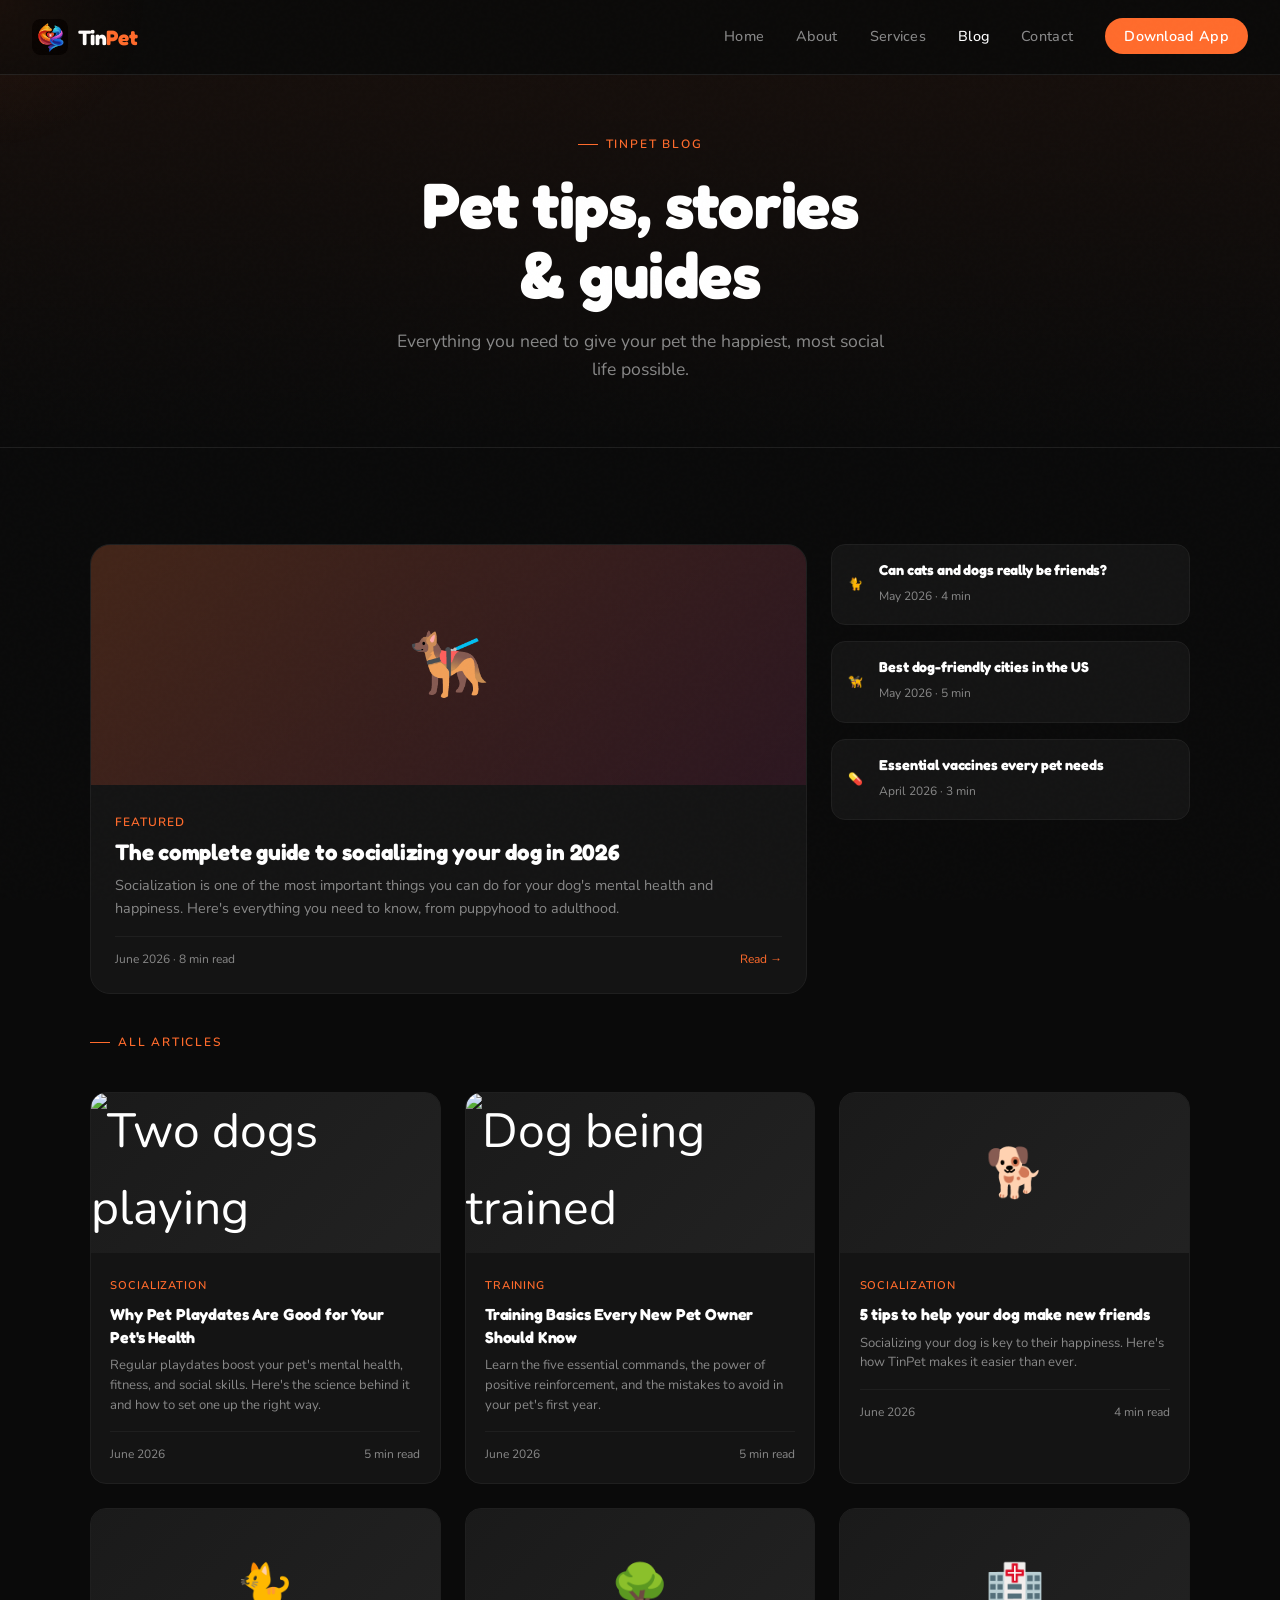
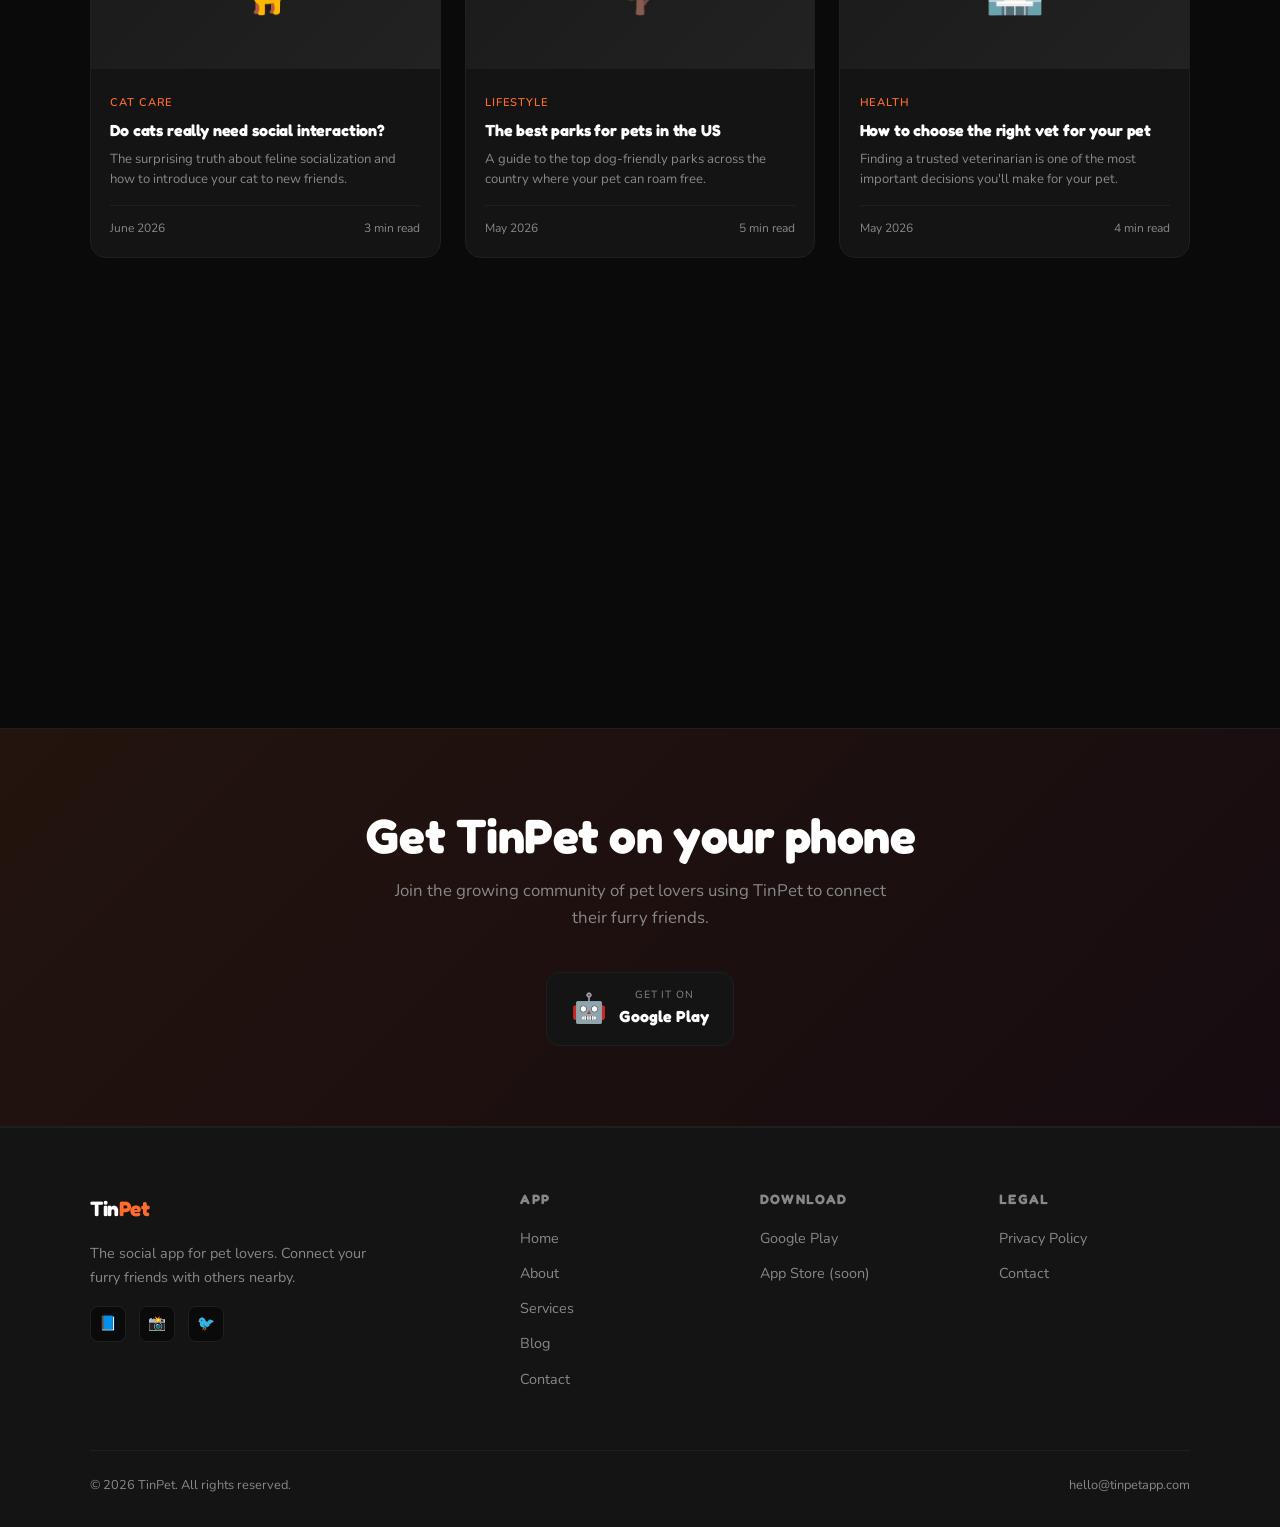
==== blog.html @ f1543d5d "Blog: Why Pet Playdates Are Good for Your Pet's Health" ====
<!DOCTYPE html>
<html lang="en">
<head>
  <meta charset="UTF-8">
  <meta name="viewport" content="width=device-width, initial-scale=1.0">
  <title>Blog — TinPet</title>
  <meta name="description" content="Pet care tips, breed guides, and stories from the TinPet community.">
  <link rel="stylesheet" href="css/style.css">
  <link rel="icon" href="data:image/svg+xml,<svg xmlns='http://www.w3.org/2000/svg' viewBox='0 0 100 100'><text y='.9em' font-size='90'>🐾</text></svg>">
</head>
<body>

<nav>
  <a href="index.html" class="nav-logo"><img src="images/logo.png" alt="TinPet"><span>Tin<em>Pet</em></span></a>
  <ul class="nav-links">
    <li><a href="index.html">Home</a></li>
    <li><a href="about.html">About</a></li>
    <li><a href="services.html">Services</a></li>
    <li><a href="blog.html" class="active">Blog</a></li>
    <li><a href="contact.html">Contact</a></li>
    <li><a href="https://play.google.com/store" class="nav-cta" target="_blank">Download App</a></li>
  </ul>
  <div class="nav-hamburger"><span></span><span></span><span></span></div>
</nav>

<div class="page-header">
  <div class="section-label" style="justify-content:center;">TinPet Blog</div>
  <h1>Pet tips, stories<br>& guides</h1>
  <p>Everything you need to give your pet the happiest, most social life possible.</p>
</div>

<section>
  <div class="container">

    <!-- Featured + sidebar -->
    <div class="blog-hero-grid reveal">
      <a href="#" class="blog-featured">
        <div class="blog-featured-img">🐕‍🦺</div>
        <div class="blog-featured-body">
          <span class="blog-tag">Featured</span>
          <h2>The complete guide to socializing your dog in 2026</h2>
          <p>Socialization is one of the most important things you can do for your dog's mental health and happiness. Here's everything you need to know, from puppyhood to adulthood.</p>
          <div class="blog-meta" style="margin-top:1rem;"><span>June 2026 · 8 min read</span><span style="color:var(--orange);">Read →</span></div>
        </div>
      </a>
      <div class="blog-sidebar">
        <a href="#" class="blog-mini">
          <span class="blog-mini-emoji">🐈</span>
          <div><h3>Can cats and dogs really be friends?</h3><span>May 2026 · 4 min</span></div>
        </a>
        <a href="#" class="blog-mini">
          <span class="blog-mini-emoji">🦮</span>
          <div><h3>Best dog-friendly cities in the US</h3><span>May 2026 · 5 min</span></div>
        </a>
        <a href="#" class="blog-mini">
          <span class="blog-mini-emoji">💊</span>
          <div><h3>Essential vaccines every pet needs</h3><span>April 2026 · 3 min</span></div>
        </a>
      </div>
    </div>

    <!-- Blog grid -->
    <div style="margin-top:2rem;">
      <div class="section-label reveal">All articles</div>
    </div>
    <div class="blog-grid" style="margin-top:1.5rem;">
      <a href="posts/post-20260603.html" class="blog-card reveal" data-delay="1">
        <div class="blog-card-img" style="padding:0;"><img src="https://images.unsplash.com/photo-1601758125946-6ec2ef64daf8?w=400&q=80&fit=crop" style="width:100%;height:100%;object-fit:cover;" alt="Two dogs playing together at a park"></div>
        <div class="blog-card-body">
          <span class="blog-tag">Socialization</span>
          <h3>Why Pet Playdates Are Good for Your Pet's Health</h3>
          <p>Regular playdates boost your pet's mental health, fitness, and social skills. Here's the science behind it and how to set one up the right way.</p>
          <div class="blog-meta"><span>June 2026</span><span>5 min read</span></div>
        </div>
      </a>
      <a href="posts/post-20260601.html" class="blog-card reveal" data-delay="1">
        <div class="blog-card-img" style="padding:0;"><img src="https://images.unsplash.com/photo-1587300003-6d5e9c85c88d?w=400&q=80&fit=crop" style="width:100%;height:100%;object-fit:cover;" alt="Dog being trained outdoors"></div>
        <div class="blog-card-body">
          <span class="blog-tag">Training</span>
          <h3>Training Basics Every New Pet Owner Should Know</h3>
          <p>Learn the five essential commands, the power of positive reinforcement, and the mistakes to avoid in your pet's first year.</p>
          <div class="blog-meta"><span>June 2026</span><span>5 min read</span></div>
        </div>
      </a>
      <a href="#" class="blog-card reveal" data-delay="2">
        <div class="blog-card-img">🐕</div>
        <div class="blog-card-body">
          <span class="blog-tag">Socialization</span>
          <h3>5 tips to help your dog make new friends</h3>
          <p>Socializing your dog is key to their happiness. Here's how TinPet makes it easier than ever.</p>
          <div class="blog-meta"><span>June 2026</span><span>4 min read</span></div>
        </div>
      </a>
      <a href="#" class="blog-card reveal" data-delay="2">
        <div class="blog-card-img">🐈</div>
        <div class="blog-card-body">
          <span class="blog-tag">Cat Care</span>
          <h3>Do cats really need social interaction?</h3>
          <p>The surprising truth about feline socialization and how to introduce your cat to new friends.</p>
          <div class="blog-meta"><span>June 2026</span><span>3 min read</span></div>
        </div>
      </a>
      <a href="#" class="blog-card reveal" data-delay="3">
        <div class="blog-card-img">🌳</div>
        <div class="blog-card-body">
          <span class="blog-tag">Lifestyle</span>
          <h3>The best parks for pets in the US</h3>
          <p>A guide to the top dog-friendly parks across the country where your pet can roam free.</p>
          <div class="blog-meta"><span>May 2026</span><span>5 min read</span></div>
        </div>
      </a>
      <a href="#" class="blog-card reveal" data-delay="4">
        <div class="blog-card-img">🏥</div>
        <div class="blog-card-body">
          <span class="blog-tag">Health</span>
          <h3>How to choose the right vet for your pet</h3>
          <p>Finding a trusted veterinarian is one of the most important decisions you'll make for your pet.</p>
          <div class="blog-meta"><span>May 2026</span><span>4 min read</span></div>
        </div>
      </a>
      <a href="#" class="blog-card reveal" data-delay="5">
        <div class="blog-card-img">🦴</div>
        <div class="blog-card-body">
          <span class="blog-tag">Nutrition</span>
          <h3>The truth about raw diets for dogs</h3>
          <p>Raw diets are trending, but are they right for your dog? We break down the pros and cons.</p>
          <div class="blog-meta"><span>April 2026</span><span>6 min read</span></div>
        </div>
      </a>
      <a href="#" class="blog-card reveal" data-delay="6">
        <div class="blog-card-img">✂️</div>
        <div class="blog-card-body">
          <span class="blog-tag">Grooming</span>
          <h3>How often should you groom your pet?</h3>
          <p>Grooming frequency depends on breed, coat type, and lifestyle. Here's the complete breakdown.</p>
          <div class="blog-meta"><span>April 2026</span><span>3 min read</span></div>
        </div>
      </a>
    </div>
  </div>
</section>

<section class="cta-section">
  <div class="container">
    <h2 class="reveal">Get TinPet on your phone</h2>
    <p class="reveal" data-delay="1">Join the growing community of pet lovers using TinPet to connect their furry friends.</p>
    <div class="store-badges reveal" data-delay="2">
      <a href="https://play.google.com/store" class="store-badge" target="_blank">
        <span class="store-badge-icon">🤖</span>
        <div class="store-badge-text"><span>Get it on</span><strong>Google Play</strong></div>
      </a>
    </div>
  </div>
</section>

<footer>
  <div class="footer-grid">
    <div class="footer-brand">
      <a href="index.html" class="nav-logo" style="display:inline-flex;"><span>Tin<em>Pet</em></span></a>
      <p>The social app for pet lovers. Connect your furry friends with others nearby.</p>
      <div class="footer-social">
        <a href="#" class="social-link">📘</a><a href="#" class="social-link">📸</a><a href="#" class="social-link">🐦</a>
      </div>
    </div>
    <div class="footer-col"><h4>App</h4><ul>
      <li><a href="index.html">Home</a></li><li><a href="about.html">About</a></li>
      <li><a href="services.html">Services</a></li><li><a href="blog.html">Blog</a></li>
      <li><a href="contact.html">Contact</a></li>
    </ul></div>
    <div class="footer-col"><h4>Download</h4><ul>
      <li><a href="https://play.google.com/store" target="_blank">Google Play</a></li>
      <li><a href="#">App Store (soon)</a></li>
    </ul></div>
    <div class="footer-col"><h4>Legal</h4><ul>
      <li><a href="https://ottobarrios62.github.io/tinpet-privacy/" target="_blank">Privacy Policy</a></li>
      <li><a href="contact.html">Contact</a></li>
    </ul></div>
  </div>
  <div class="footer-bottom">
    <span>© 2026 TinPet. All rights reserved.</span>
    <a href="mailto:hello@tinpetapp.com">hello@tinpetapp.com</a>
  </div>
</footer>

<script src="js/main.js"></script>
</body>
</html>
---- css/style.css ----
/* TinPet — tinpetapp.com */
@import url('https://fonts.googleapis.com/css2?family=Fredoka:wght@400;500;600;700&family=Nunito:ital,wght@0,300;0,400;0,500;0,600;0,700;0,800;1,300&display=swap');

:root {
  --black: #0A0A0A;
  --orange: #FF6B2C;
  --orange-light: #FF8C55;
  --orange-dark: #E05520;
  --blue: #2E8BFF;
  --blue-dark: #1A5FBB;
  --white: #FFFFFF;
  --gray: #888888;
  --card: #141414;
  --border: #1F1F1F;
}

*, *::before, *::after { box-sizing: border-box; margin: 0; padding: 0; }

html { scroll-behavior: smooth; font-size: 16px; }

body {
  background: var(--black);
  color: var(--white);
  font-family: 'Nunito', sans-serif;
  line-height: 1.6;
  overflow-x: hidden;
}

/* ─── SCROLLBAR ─── */
::-webkit-scrollbar { width: 4px; }
::-webkit-scrollbar-track { background: var(--black); }
::-webkit-scrollbar-thumb { background: var(--orange); border-radius: 2px; }

/* ─── NOISE OVERLAY ─── */
body::before {
  content: '';
  position: fixed;
  inset: 0;
  background-image: url("data:image/svg+xml,%3Csvg viewBox='0 0 256 256' xmlns='http://www.w3.org/2000/svg'%3E%3Cfilter id='noise'%3E%3CfeTurbulence type='fractalNoise' baseFrequency='0.9' numOctaves='4' stitchTiles='stitch'/%3E%3C/filter%3E%3Crect width='100%25' height='100%25' filter='url(%23noise)' opacity='0.03'/%3E%3C/svg%3E");
  pointer-events: none;
  z-index: 1000;
  opacity: 0.4;
}

/* ─── NAV ─── */
nav {
  position: fixed;
  top: 0;
  left: 0;
  right: 0;
  z-index: 999;
  padding: 1.2rem 2rem;
  display: flex;
  align-items: center;
  justify-content: space-between;
  background: rgba(10,10,10,0.85);
  backdrop-filter: blur(20px);
  border-bottom: 1px solid var(--border);
  transition: all 0.3s;
}

nav.scrolled {
  padding: 0.8rem 2rem;
  background: rgba(10,10,10,0.97);
}

.nav-logo {
  display: flex;
  align-items: center;
  gap: 0.6rem;
  text-decoration: none;
}

.nav-logo img {
  width: 36px;
  height: 36px;
  border-radius: 8px;
  object-fit: cover;
}

.nav-logo span {
  font-family: 'Fredoka', sans-serif;
  font-weight: 800;
  font-size: 1.3rem;
  color: var(--white);
  letter-spacing: -0.02em;
}

.nav-logo span em {
  color: var(--orange);
  font-style: normal;
}

.nav-links {
  display: flex;
  align-items: center;
  gap: 2rem;
  list-style: none;
}

.nav-links a {
  color: var(--gray);
  text-decoration: none;
  font-size: 0.9rem;
  font-weight: 500;
  transition: color 0.2s;
  letter-spacing: 0.02em;
}

.nav-links a:hover, .nav-links a.active { color: var(--white); }

.nav-cta {
  background: var(--orange);
  color: var(--white) !important;
  padding: 0.5rem 1.2rem;
  border-radius: 100px;
  font-weight: 600 !important;
  transition: background 0.2s, transform 0.2s !important;
}

.nav-cta:hover {
  background: var(--orange-light) !important;
  transform: translateY(-1px);
}

.nav-hamburger {
  display: none;
  flex-direction: column;
  gap: 5px;
  cursor: pointer;
  padding: 4px;
}

.nav-hamburger span {
  display: block;
  width: 24px;
  height: 2px;
  background: var(--white);
  border-radius: 2px;
  transition: all 0.3s;
}

/* ─── BUTTONS ─── */
.btn {
  display: inline-flex;
  align-items: center;
  gap: 0.5rem;
  padding: 0.85rem 2rem;
  border-radius: 100px;
  font-family: 'Nunito', sans-serif;
  font-weight: 600;
  font-size: 0.95rem;
  text-decoration: none;
  cursor: pointer;
  border: none;
  transition: all 0.25s;
  letter-spacing: 0.01em;
}

.btn-primary {
  background: var(--orange);
  color: var(--white);
}

.btn-primary:hover {
  background: var(--orange-light);
  transform: translateY(-2px);
  box-shadow: 0 8px 30px rgba(255,107,44,0.35);
}

.btn-outline {
  background: transparent;
  color: var(--white);
  border: 1.5px solid var(--border);
}

.btn-outline:hover {
  border-color: var(--orange);
  color: var(--orange);
  transform: translateY(-2px);
}

/* ─── SECTION BASE ─── */
section { padding: 6rem 2rem; }

.container {
  max-width: 1100px;
  margin: 0 auto;
}

.section-label {
  display: inline-flex;
  align-items: center;
  gap: 0.5rem;
  font-size: 0.75rem;
  font-weight: 600;
  letter-spacing: 0.15em;
  text-transform: uppercase;
  color: var(--orange);
  margin-bottom: 1rem;
}

.section-label::before {
  content: '';
  display: block;
  width: 20px;
  height: 1.5px;
  background: var(--orange);
}

h1, h2, h3, h4 {
  font-family: 'Fredoka', sans-serif;
  line-height: 1.1;
  letter-spacing: -0.01em;
}

h2 { font-size: clamp(2rem, 4vw, 3rem); font-weight: 800; }
h3 { font-size: 1.4rem; font-weight: 700; }

/* ─── REVEAL ANIMATIONS ─── */
.reveal {
  opacity: 0;
  transform: translateY(30px);
  transition: opacity 0.7s ease, transform 0.7s ease;
}

.reveal.visible {
  opacity: 1;
  transform: translateY(0);
}

.reveal-left {
  opacity: 0;
  transform: translateX(-40px);
  transition: opacity 0.7s ease, transform 0.7s ease;
}

.reveal-left.visible {
  opacity: 1;
  transform: translateX(0);
}

.reveal-right {
  opacity: 0;
  transform: translateX(40px);
  transition: opacity 0.7s ease, transform 0.7s ease;
}

.reveal-right.visible {
  opacity: 1;
  transform: translateX(0);
}

/* ─── HERO ─── */
.hero {
  min-height: 100vh;
  display: flex;
  align-items: center;
  padding-top: 5rem;
  position: relative;
  overflow: hidden;
}

.hero-bg {
  position: absolute;
  inset: 0;
  z-index: 0;
}

.hero-orb {
  position: absolute;
  border-radius: 50%;
  filter: blur(80px);
  opacity: 0.15;
}

.hero-orb-1 {
  width: 600px;
  height: 600px;
  background: var(--orange);
  top: -200px;
  right: -100px;
  animation: float 8s ease-in-out infinite;
}

.hero-orb-2 {
  width: 400px;
  height: 400px;
  background: #2E8BFF;
  bottom: -100px;
  left: -50px;
  animation: float 10s ease-in-out infinite reverse;
}

@keyframes float {
  0%, 100% { transform: translateY(0) scale(1); }
  50% { transform: translateY(-30px) scale(1.05); }
}

.hero-grid {
  display: grid;
  grid-template-columns: 1fr 1fr;
  gap: 4rem;
  align-items: center;
  position: relative;
  z-index: 1;
}

.hero-content h1 {
  font-size: clamp(2.8rem, 5.5vw, 4.5rem);
  font-weight: 800;
  margin-bottom: 1.5rem;
  line-height: 1.05;
}

.hero-content h1 .highlight {
  background: linear-gradient(135deg, var(--orange), var(--blue));
  -webkit-background-clip: text;
  -webkit-text-fill-color: transparent;
  background-clip: text;
}

.hero-content p {
  font-size: 1.15rem;
  color: var(--gray);
  margin-bottom: 2.5rem;
  max-width: 450px;
  line-height: 1.7;
}

.hero-buttons {
  display: flex;
  gap: 1rem;
  flex-wrap: wrap;
}

.hero-stats {
  display: flex;
  gap: 2.5rem;
  margin-top: 3rem;
  padding-top: 2rem;
  border-top: 1px solid var(--border);
}

.stat-item h4 {
  font-size: 1.8rem;
  font-weight: 800;
  color: var(--white);
  letter-spacing: -0.04em;
}

.stat-item span {
  font-size: 0.85rem;
  color: var(--gray);
}

/* Phone mockup */
.hero-visual {
  display: flex;
  justify-content: center;
  position: relative;
}

.phone-mockup {
  width: 280px;
  height: 560px;
  background: var(--card);
  border-radius: 40px;
  border: 2px solid var(--border);
  position: relative;
  overflow: hidden;
  box-shadow: 0 40px 100px rgba(0,0,0,0.6), 0 0 0 1px rgba(255,255,255,0.05);
  animation: phoneFloat 6s ease-in-out infinite;
}

@keyframes phoneFloat {
  0%, 100% { transform: translateY(0) rotate(-2deg); }
  50% { transform: translateY(-15px) rotate(-2deg); }
}

.phone-screen {
  position: absolute;
  inset: 0;
  background: linear-gradient(180deg, #0F0F0F 0%, #141414 100%);
  padding: 1.5rem 1rem;
  display: flex;
  flex-direction: column;
  align-items: center;
}

.phone-notch {
  width: 80px;
  height: 6px;
  background: var(--border);
  border-radius: 3px;
  margin-bottom: 1.5rem;
}

.phone-card {
  width: 100%;
  height: 220px;
  border-radius: 24px;
  background: linear-gradient(135deg, #1A1A1A, #222);
  border: 1px solid var(--border);
  display: flex;
  flex-direction: column;
  align-items: center;
  justify-content: center;
  gap: 0.8rem;
  position: relative;
  overflow: hidden;
}

.phone-card-emoji {
  font-size: 3.5rem;
  animation: pulse 3s ease-in-out infinite;
}

@keyframes pulse {
  0%, 100% { transform: scale(1); }
  50% { transform: scale(1.1); }
}

.phone-card-name {
  font-family: 'Fredoka', sans-serif;
  font-weight: 700;
  font-size: 1.1rem;
}

.phone-card-info {
  font-size: 0.75rem;
  color: var(--gray);
}

.phone-swipe-btns {
  display: flex;
  gap: 1.5rem;
  margin-top: 1.5rem;
}

.phone-btn {
  width: 52px;
  height: 52px;
  border-radius: 50%;
  display: flex;
  align-items: center;
  justify-content: center;
  font-size: 1.3rem;
  border: 2px solid var(--border);
}

.phone-btn.like {
  background: rgba(255,107,44,0.15);
  border-color: var(--orange);
}

.phone-btn.nope {
  background: rgba(255,100,100,0.1);
  border-color: #FF6464;
}

.phone-match-badge {
  position: absolute;
  bottom: 1rem;
  left: 50%;
  transform: translateX(-50%);
  background: var(--orange);
  color: white;
  padding: 0.4rem 1.2rem;
  border-radius: 100px;
  font-size: 0.75rem;
  font-weight: 700;
  letter-spacing: 0.05em;
  white-space: nowrap;
  animation: badgePop 3s ease-in-out infinite 1.5s;
}

@keyframes badgePop {
  0% { opacity: 0; transform: translateX(-50%) scale(0.8); }
  20% { opacity: 1; transform: translateX(-50%) scale(1); }
  80% { opacity: 1; }
  100% { opacity: 0; transform: translateX(-50%) scale(0.9); }
}

/* ─── NEW ANIMATED BADGES ─── */
.float-badge-new {
  position: absolute;
  display: flex;
  align-items: center;
  gap: 0.7rem;
  background: rgba(15,15,15,0.92);
  border: 1px solid rgba(255,255,255,0.1);
  padding: 0.6rem 1rem 0.6rem 0.6rem;
  border-radius: 100px;
  box-shadow: 0 8px 32px rgba(0,0,0,0.5);
  backdrop-filter: blur(10px);
}

.badge-icon-circle {
  width: 36px;
  height: 36px;
  border-radius: 50%;
  display: flex;
  align-items: center;
  justify-content: center;
  font-size: 1rem;
  flex-shrink: 0;
  box-shadow: 0 4px 15px rgba(0,0,0,0.3);
  animation: badgePulse 2.5s ease-in-out infinite;
}

@keyframes badgePulse {
  0%, 100% { transform: scale(1); box-shadow: 0 4px 15px rgba(0,0,0,0.3); }
  50% { transform: scale(1.1); box-shadow: 0 6px 25px rgba(255,107,44,0.4); }
}

.badge-text {
  display: flex;
  flex-direction: column;
}

.badge-text strong {
  font-family: 'Fredoka', sans-serif;
  font-size: 0.85rem;
  font-weight: 600;
  color: white;
  line-height: 1.2;
}

.badge-text span {
  font-size: 0.7rem;
  color: #888;
}

.float-badge-new-1 {
  top: 8%;
  right: -25px;
  animation: floatBadge 4s ease-in-out infinite;
}

.float-badge-new-2 {
  bottom: 15%;
  left: -35px;
  animation: floatBadge 5s ease-in-out infinite reverse;
}

/* Legacy float-badge */
.float-badge {
  position: absolute;
  background: var(--card);
  border: 1px solid var(--border);
  padding: 0.6rem 1rem;
  border-radius: 12px;
  font-size: 0.8rem;
  font-weight: 600;
  display: flex;
  align-items: center;
  gap: 0.5rem;
  box-shadow: 0 10px 40px rgba(0,0,0,0.4);
}

.float-badge-1 {
  top: 10%;
  right: -20px;
  animation: floatBadge 4s ease-in-out infinite;
}

.float-badge-2 {
  bottom: 20%;
  left: -30px;
  animation: floatBadge 5s ease-in-out infinite reverse;
}

@keyframes floatBadge {
  0%, 100% { transform: translateY(0); }
  50% { transform: translateY(-8px); }
}

/* ─── FEATURES ─── */
.features { background: var(--black); }

.features-grid {
  display: grid;
  grid-template-columns: repeat(3, 1fr);
  gap: 1.5rem;
  margin-top: 3.5rem;
}

.feature-card {
  background: var(--card);
  border: 1px solid var(--border);
  border-radius: 20px;
  padding: 2rem;
  transition: border-color 0.3s, transform 0.3s;
  cursor: default;
}

.feature-card:hover {
  border-color: var(--orange);
  transform: translateY(-4px);
}

.feature-icon {
  width: 52px;
  height: 52px;
  background: rgba(255,107,44,0.1);
  border-radius: 14px;
  display: flex;
  align-items: center;
  justify-content: center;
  font-size: 1.5rem;
  margin-bottom: 1.2rem;
}

.feature-card h3 {
  font-size: 1.1rem;
  margin-bottom: 0.6rem;
}

.feature-card p {
  color: var(--gray);
  font-size: 0.9rem;
  line-height: 1.6;
}

/* ─── HOW IT WORKS ─── */
.how-it-works {
  background: linear-gradient(180deg, var(--black) 0%, #0D0D0D 100%);
}

.steps-grid {
  display: grid;
  grid-template-columns: repeat(4, 1fr);
  gap: 2rem;
  margin-top: 3.5rem;
  position: relative;
}

.steps-grid::before {
  content: '';
  position: absolute;
  top: 30px;
  left: 12%;
  right: 12%;
  height: 1px;
  background: linear-gradient(90deg, transparent, var(--border) 20%, var(--border) 80%, transparent);
}

.step-item {
  text-align: center;
  position: relative;
}

.step-number {
  width: 60px;
  height: 60px;
  background: var(--card);
  border: 2px solid var(--border);
  border-radius: 50%;
  display: flex;
  align-items: center;
  justify-content: center;
  font-family: 'Fredoka', sans-serif;
  font-weight: 800;
  font-size: 1.2rem;
  color: var(--orange);
  margin: 0 auto 1.5rem;
  position: relative;
  z-index: 1;
  transition: border-color 0.3s, background 0.3s;
}

.step-item:hover .step-number {
  background: rgba(255,107,44,0.1);
  border-color: var(--orange);
}

.step-emoji {
  font-size: 1.8rem;
  margin-bottom: 0.8rem;
  display: block;
}

.step-item h3 {
  font-size: 1rem;
  margin-bottom: 0.5rem;
}

.step-item p {
  color: var(--gray);
  font-size: 0.85rem;
  line-height: 1.6;
}

/* ─── SERVICES PREVIEW ─── */
.services-preview { background: var(--black); }

.services-grid {
  display: grid;
  grid-template-columns: repeat(3, 1fr);
  gap: 1rem;
  margin-top: 3rem;
}

.service-card {
  background: var(--card);
  border: 1px solid var(--border);
  border-radius: 16px;
  padding: 1.5rem;
  transition: all 0.3s;
  text-decoration: none;
  color: var(--white);
  display: flex;
  align-items: center;
  gap: 1rem;
}

.service-card:hover {
  border-color: var(--orange);
  background: rgba(255,107,44,0.05);
  transform: translateY(-3px);
}

.service-emoji {
  font-size: 2rem;
  width: 52px;
  height: 52px;
  background: rgba(255,107,44,0.1);
  border-radius: 12px;
  display: flex;
  align-items: center;
  justify-content: center;
  flex-shrink: 0;
}

.service-info h3 {
  font-size: 1rem;
  margin-bottom: 0.2rem;
}

.service-info p {
  font-size: 0.8rem;
  color: var(--gray);
}

/* ─── CTA SECTION ─── */
.cta-section {
  background: linear-gradient(135deg, rgba(255,107,44,0.1) 0%, rgba(255,44,138,0.05) 100%);
  border-top: 1px solid var(--border);
  border-bottom: 1px solid var(--border);
  text-align: center;
  padding: 5rem 2rem;
}

.cta-section h2 { margin-bottom: 1rem; }

.cta-section p {
  color: var(--gray);
  max-width: 500px;
  margin: 0 auto 2.5rem;
  font-size: 1.05rem;
}

.store-badges {
  display: flex;
  gap: 1rem;
  justify-content: center;
  flex-wrap: wrap;
}

.store-badge {
  display: flex;
  align-items: center;
  gap: 0.8rem;
  background: var(--card);
  border: 1.5px solid var(--border);
  padding: 0.8rem 1.5rem;
  border-radius: 14px;
  text-decoration: none;
  color: var(--white);
  transition: all 0.3s;
}

.store-badge:hover {
  border-color: var(--orange);
  transform: translateY(-3px);
  box-shadow: 0 8px 30px rgba(255,107,44,0.2);
}

.store-badge-icon { font-size: 1.8rem; }

.store-badge-text span {
  display: block;
  font-size: 0.65rem;
  color: var(--gray);
  text-transform: uppercase;
  letter-spacing: 0.08em;
}

.store-badge-text strong {
  font-family: 'Fredoka', sans-serif;
  font-size: 1rem;
  font-weight: 700;
}

/* ─── BLOG PREVIEW ─── */
.blog-preview { background: var(--black); }

.blog-grid {
  display: grid;
  grid-template-columns: repeat(3, 1fr);
  gap: 1.5rem;
  margin-top: 3rem;
}

.blog-card {
  background: var(--card);
  border: 1px solid var(--border);
  border-radius: 16px;
  overflow: hidden;
  transition: all 0.3s;
  text-decoration: none;
  color: var(--white);
}

.blog-card:hover {
  border-color: var(--orange);
  transform: translateY(-4px);
}

.blog-card-img {
  height: 160px;
  background: linear-gradient(135deg, #1A1A1A, #222);
  display: flex;
  align-items: center;
  justify-content: center;
  font-size: 3rem;
}

.blog-card-body {
  padding: 1.2rem;
}

.blog-tag {
  display: inline-block;
  font-size: 0.7rem;
  font-weight: 600;
  letter-spacing: 0.08em;
  text-transform: uppercase;
  color: var(--orange);
  margin-bottom: 0.5rem;
}

.blog-card-body h3 {
  font-size: 1rem;
  margin-bottom: 0.5rem;
  line-height: 1.4;
}

.blog-card-body p {
  font-size: 0.82rem;
  color: var(--gray);
  line-height: 1.5;
}

.blog-meta {
  display: flex;
  justify-content: space-between;
  align-items: center;
  margin-top: 1rem;
  padding-top: 0.8rem;
  border-top: 1px solid var(--border);
  font-size: 0.75rem;
  color: var(--gray);
}

/* ─── FOOTER ─── */
footer {
  background: var(--card);
  border-top: 1px solid var(--border);
  padding: 4rem 2rem 2rem;
}

.footer-grid {
  display: grid;
  grid-template-columns: 2fr 1fr 1fr 1fr;
  gap: 3rem;
  max-width: 1100px;
  margin: 0 auto;
}

.footer-brand p {
  color: var(--gray);
  font-size: 0.9rem;
  line-height: 1.7;
  margin: 1rem 0;
  max-width: 280px;
}

.footer-social {
  display: flex;
  gap: 0.8rem;
}

.social-link {
  width: 36px;
  height: 36px;
  background: var(--black);
  border: 1px solid var(--border);
  border-radius: 8px;
  display: flex;
  align-items: center;
  justify-content: center;
  font-size: 0.9rem;
  text-decoration: none;
  transition: all 0.2s;
}

.social-link:hover {
  border-color: var(--orange);
  background: rgba(255,107,44,0.1);
}

.footer-col h4 {
  font-family: 'Fredoka', sans-serif;
  font-size: 0.85rem;
  font-weight: 700;
  text-transform: uppercase;
  letter-spacing: 0.1em;
  color: var(--gray);
  margin-bottom: 1.2rem;
}

.footer-col ul { list-style: none; }

.footer-col ul li { margin-bottom: 0.6rem; }

.footer-col ul a {
  color: var(--gray);
  text-decoration: none;
  font-size: 0.9rem;
  transition: color 0.2s;
}

.footer-col ul a:hover { color: var(--white); }

.footer-bottom {
  max-width: 1100px;
  margin: 3rem auto 0;
  padding-top: 1.5rem;
  border-top: 1px solid var(--border);
  display: flex;
  justify-content: space-between;
  align-items: center;
  font-size: 0.8rem;
  color: var(--gray);
}

.footer-bottom a {
  color: var(--gray);
  text-decoration: none;
  transition: color 0.2s;
}

.footer-bottom a:hover { color: var(--orange); }

/* ─── PAGE HEADER ─── */
.page-header {
  padding: 8rem 2rem 4rem;
  text-align: center;
  background: linear-gradient(180deg, rgba(255,107,44,0.06) 0%, transparent 100%);
  border-bottom: 1px solid var(--border);
}

.page-header h1 {
  font-size: clamp(2.5rem, 5vw, 4rem);
  margin-bottom: 1rem;
}

.page-header p {
  color: var(--gray);
  font-size: 1.1rem;
  max-width: 500px;
  margin: 0 auto;
}

/* ─── ABOUT ─── */
.about-grid {
  display: grid;
  grid-template-columns: 1fr 1fr;
  gap: 4rem;
  align-items: center;
  margin-bottom: 5rem;
}

.about-visual {
  background: var(--card);
  border: 1px solid var(--border);
  border-radius: 24px;
  height: 400px;
  display: flex;
  align-items: center;
  justify-content: center;
  font-size: 6rem;
  position: relative;
  overflow: hidden;
}

.about-visual::before {
  content: '';
  position: absolute;
  width: 300px;
  height: 300px;
  background: radial-gradient(circle, rgba(255,107,44,0.15), transparent);
  border-radius: 50%;
}

.about-content .section-label { margin-bottom: 1rem; }

.about-content h2 { margin-bottom: 1.5rem; }

.about-content p {
  color: var(--gray);
  line-height: 1.8;
  margin-bottom: 1.2rem;
}

.values-grid {
  display: grid;
  grid-template-columns: repeat(3, 1fr);
  gap: 1.5rem;
  margin-top: 3rem;
}

.value-card {
  background: var(--card);
  border: 1px solid var(--border);
  border-radius: 16px;
  padding: 1.5rem;
  text-align: center;
  transition: all 0.3s;
}

.value-card:hover {
  border-color: var(--orange);
  transform: translateY(-3px);
}

.value-card .icon { font-size: 2rem; margin-bottom: 0.8rem; display: block; }
.value-card h3 { font-size: 1rem; margin-bottom: 0.5rem; }
.value-card p { color: var(--gray); font-size: 0.85rem; line-height: 1.5; }

/* ─── SERVICES PAGE ─── */
.services-filter {
  display: flex;
  gap: 0.8rem;
  flex-wrap: wrap;
  margin-bottom: 2.5rem;
}

.filter-btn {
  padding: 0.5rem 1.2rem;
  border-radius: 100px;
  border: 1.5px solid var(--border);
  background: transparent;
  color: var(--gray);
  font-family: 'Nunito', sans-serif;
  font-size: 0.85rem;
  cursor: pointer;
  transition: all 0.2s;
}

.filter-btn:hover, .filter-btn.active {
  border-color: var(--orange);
  color: var(--orange);
  background: rgba(255,107,44,0.08);
}

.services-listing {
  display: grid;
  grid-template-columns: repeat(3, 1fr);
  gap: 1.5rem;
}

.listing-card {
  background: var(--card);
  border: 1px solid var(--border);
  border-radius: 16px;
  padding: 1.5rem;
  transition: all 0.3s;
  cursor: pointer;
}

.listing-card:hover {
  border-color: var(--orange);
  transform: translateY(-3px);
  box-shadow: 0 10px 40px rgba(255,107,44,0.1);
}

.listing-card-top {
  display: flex;
  align-items: flex-start;
  justify-content: space-between;
  margin-bottom: 0.8rem;
}

.listing-cat-badge {
  font-size: 0.7rem;
  font-weight: 600;
  letter-spacing: 0.06em;
  text-transform: uppercase;
  color: var(--orange);
  background: rgba(255,107,44,0.1);
  padding: 0.25rem 0.6rem;
  border-radius: 100px;
}

.listing-card h3 { font-size: 1rem; margin: 0.5rem 0 0.3rem; }
.listing-card p { color: var(--gray); font-size: 0.85rem; line-height: 1.5; }

.listing-location {
  display: flex;
  align-items: center;
  gap: 0.3rem;
  font-size: 0.8rem;
  color: var(--gray);
  margin-top: 0.8rem;
}

/* ─── BLOG PAGE ─── */
.blog-hero-grid {
  display: grid;
  grid-template-columns: 2fr 1fr;
  gap: 1.5rem;
  margin-bottom: 1.5rem;
}

.blog-featured {
  background: var(--card);
  border: 1px solid var(--border);
  border-radius: 20px;
  overflow: hidden;
  text-decoration: none;
  color: var(--white);
  transition: all 0.3s;
  display: block;
}

.blog-featured:hover { border-color: var(--orange); transform: translateY(-3px); }

.blog-featured-img {
  height: 240px;
  background: linear-gradient(135deg, rgba(255,107,44,0.2), rgba(255,44,138,0.1));
  display: flex;
  align-items: center;
  justify-content: center;
  font-size: 4rem;
}

.blog-featured-body { padding: 1.5rem; }
.blog-featured-body .blog-tag { font-size: 0.75rem; }
.blog-featured-body h2 { font-size: 1.4rem; margin-bottom: 0.6rem; }
.blog-featured-body p { color: var(--gray); font-size: 0.9rem; line-height: 1.6; }

.blog-sidebar {
  display: flex;
  flex-direction: column;
  gap: 1rem;
}

.blog-mini {
  background: var(--card);
  border: 1px solid var(--border);
  border-radius: 14px;
  padding: 1rem;
  text-decoration: none;
  color: var(--white);
  transition: all 0.3s;
  display: flex;
  gap: 1rem;
  align-items: center;
}

.blog-mini:hover { border-color: var(--orange); }
.blog-mini-emoji { font-size: 1.8rem; }
.blog-mini h3 { font-size: 0.9rem; margin-bottom: 0.2rem; line-height: 1.3; }
.blog-mini span { font-size: 0.75rem; color: var(--gray); }

/* ─── CONTACT ─── */
.contact-grid {
  display: grid;
  grid-template-columns: 1fr 1.5fr;
  gap: 4rem;
  align-items: start;
}

.contact-info h2 { margin-bottom: 1rem; }
.contact-info p { color: var(--gray); line-height: 1.8; margin-bottom: 2rem; }

.contact-item {
  display: flex;
  align-items: center;
  gap: 1rem;
  margin-bottom: 1.2rem;
}

.contact-item-icon {
  width: 44px;
  height: 44px;
  background: rgba(255,107,44,0.1);
  border-radius: 12px;
  display: flex;
  align-items: center;
  justify-content: center;
  font-size: 1.1rem;
  flex-shrink: 0;
}

.contact-item-text span { display: block; font-size: 0.75rem; color: var(--gray); }
.contact-item-text strong { font-size: 0.95rem; }

.contact-form {
  background: var(--card);
  border: 1px solid var(--border);
  border-radius: 24px;
  padding: 2.5rem;
}

.form-group { margin-bottom: 1.2rem; }
.form-group label { display: block; font-size: 0.85rem; font-weight: 500; margin-bottom: 0.5rem; color: var(--gray); }

.form-group input,
.form-group textarea,
.form-group select {
  width: 100%;
  background: var(--black);
  border: 1.5px solid var(--border);
  border-radius: 12px;
  padding: 0.85rem 1rem;
  color: var(--white);
  font-family: 'Nunito', sans-serif;
  font-size: 0.95rem;
  transition: border-color 0.2s;
  outline: none;
}

.form-group input:focus,
.form-group textarea:focus,
.form-group select:focus { border-color: var(--orange); }

.form-group textarea { height: 130px; resize: vertical; }
.form-group select { cursor: pointer; }
.form-row { display: grid; grid-template-columns: 1fr 1fr; gap: 1rem; }

/* ─── BUSINESS CTA ─── */
.business-cta {
  background: linear-gradient(135deg, rgba(255,107,44,0.12), rgba(255,44,138,0.06));
  border: 1px solid rgba(255,107,44,0.2);
  border-radius: 24px;
  padding: 3rem;
  text-align: center;
  margin-top: 4rem;
}

.business-cta h2 { margin-bottom: 1rem; }
.business-cta p { color: var(--gray); max-width: 500px; margin: 0 auto 2rem; }

/* ─── RESPONSIVE ─── */
@media (max-width: 900px) {
  .hero-grid, .about-grid, .contact-grid { grid-template-columns: 1fr; }
  .hero-visual { order: -1; }
  .features-grid, .values-grid, .services-grid, .services-listing { grid-template-columns: repeat(2, 1fr); }
  .steps-grid { grid-template-columns: repeat(2, 1fr); }
  .steps-grid::before { display: none; }
  .blog-grid, .blog-hero-grid { grid-template-columns: 1fr; }
  .footer-grid { grid-template-columns: 1fr 1fr; }
}

@media (max-width: 600px) {
  nav { padding: 1rem 1.2rem; }
  .nav-links { display: none; }
  .nav-hamburger { display: flex; }
  .features-grid, .values-grid, .services-grid, .services-listing { grid-template-columns: 1fr; }
  .steps-grid { grid-template-columns: 1fr 1fr; }
  .hero-stats { gap: 1.5rem; }
  .footer-grid { grid-template-columns: 1fr; }
  .form-row { grid-template-columns: 1fr; }
  section { padding: 4rem 1.2rem; }
}
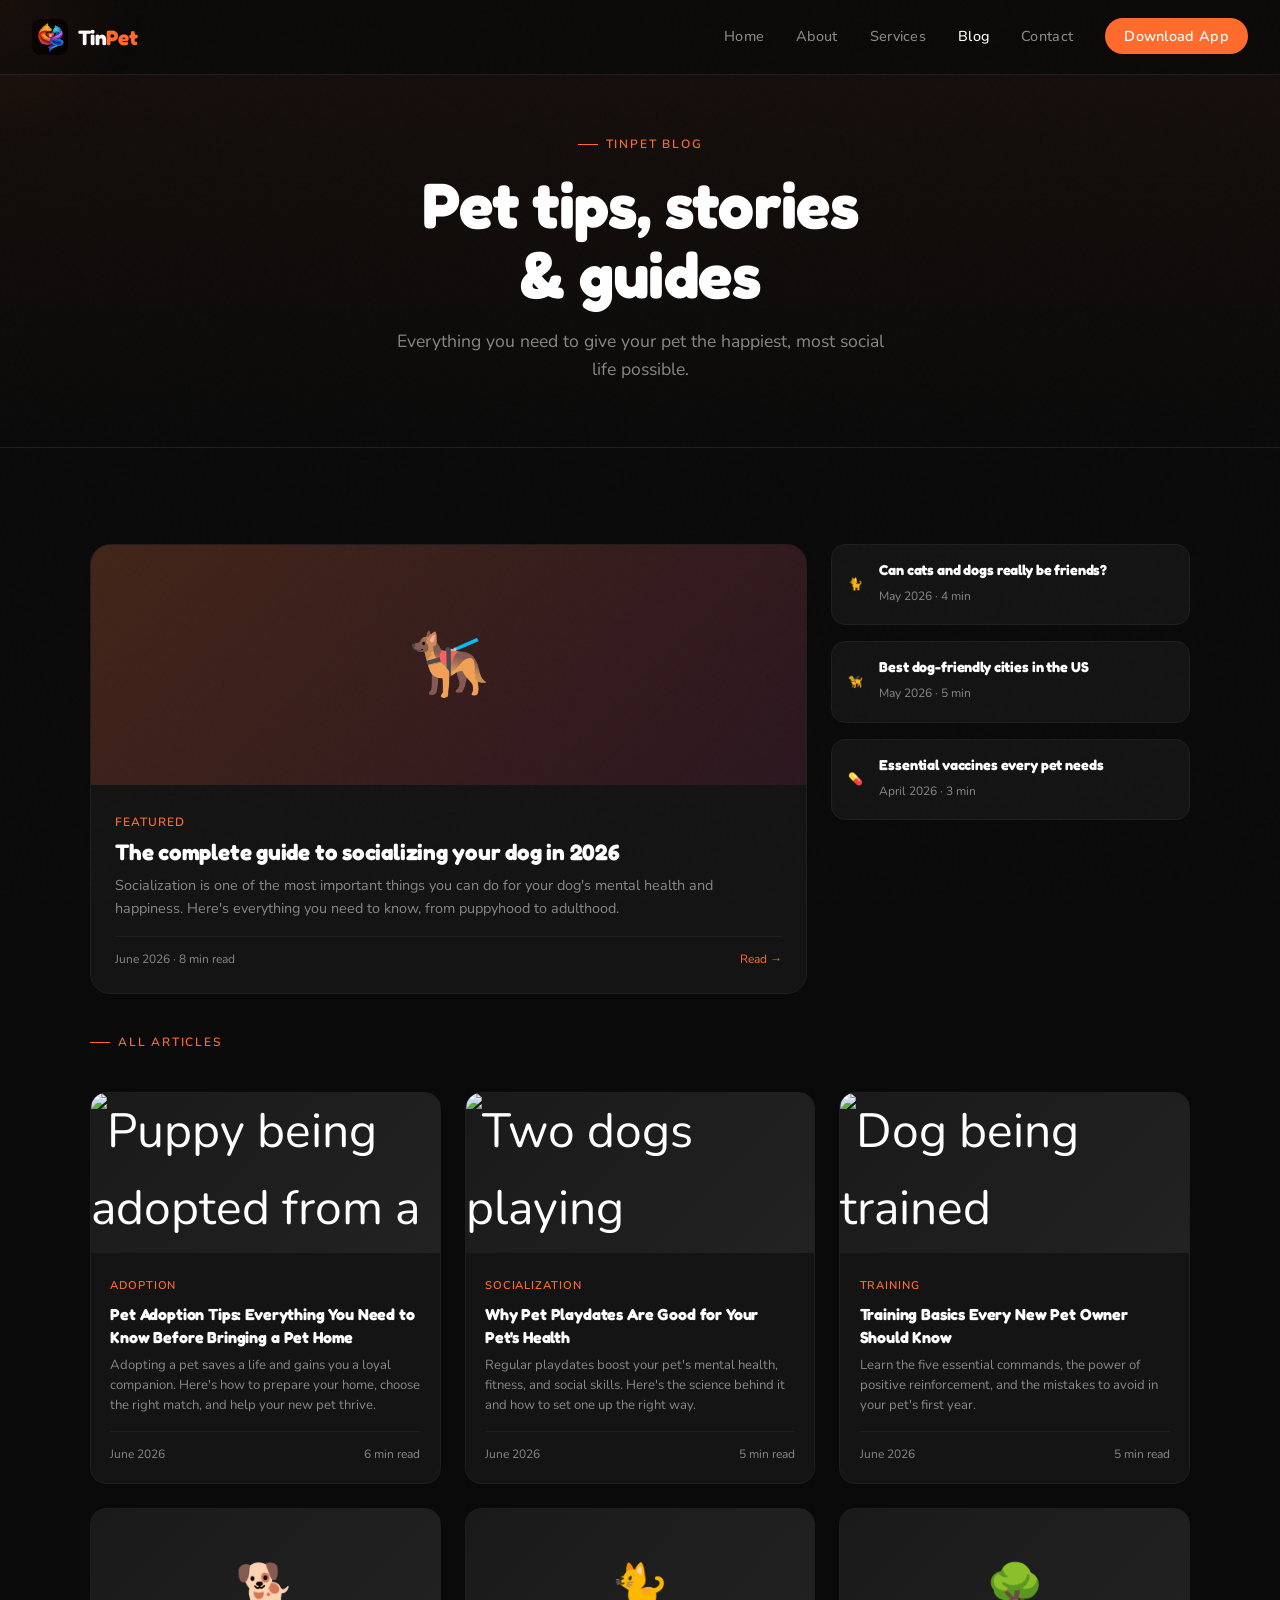
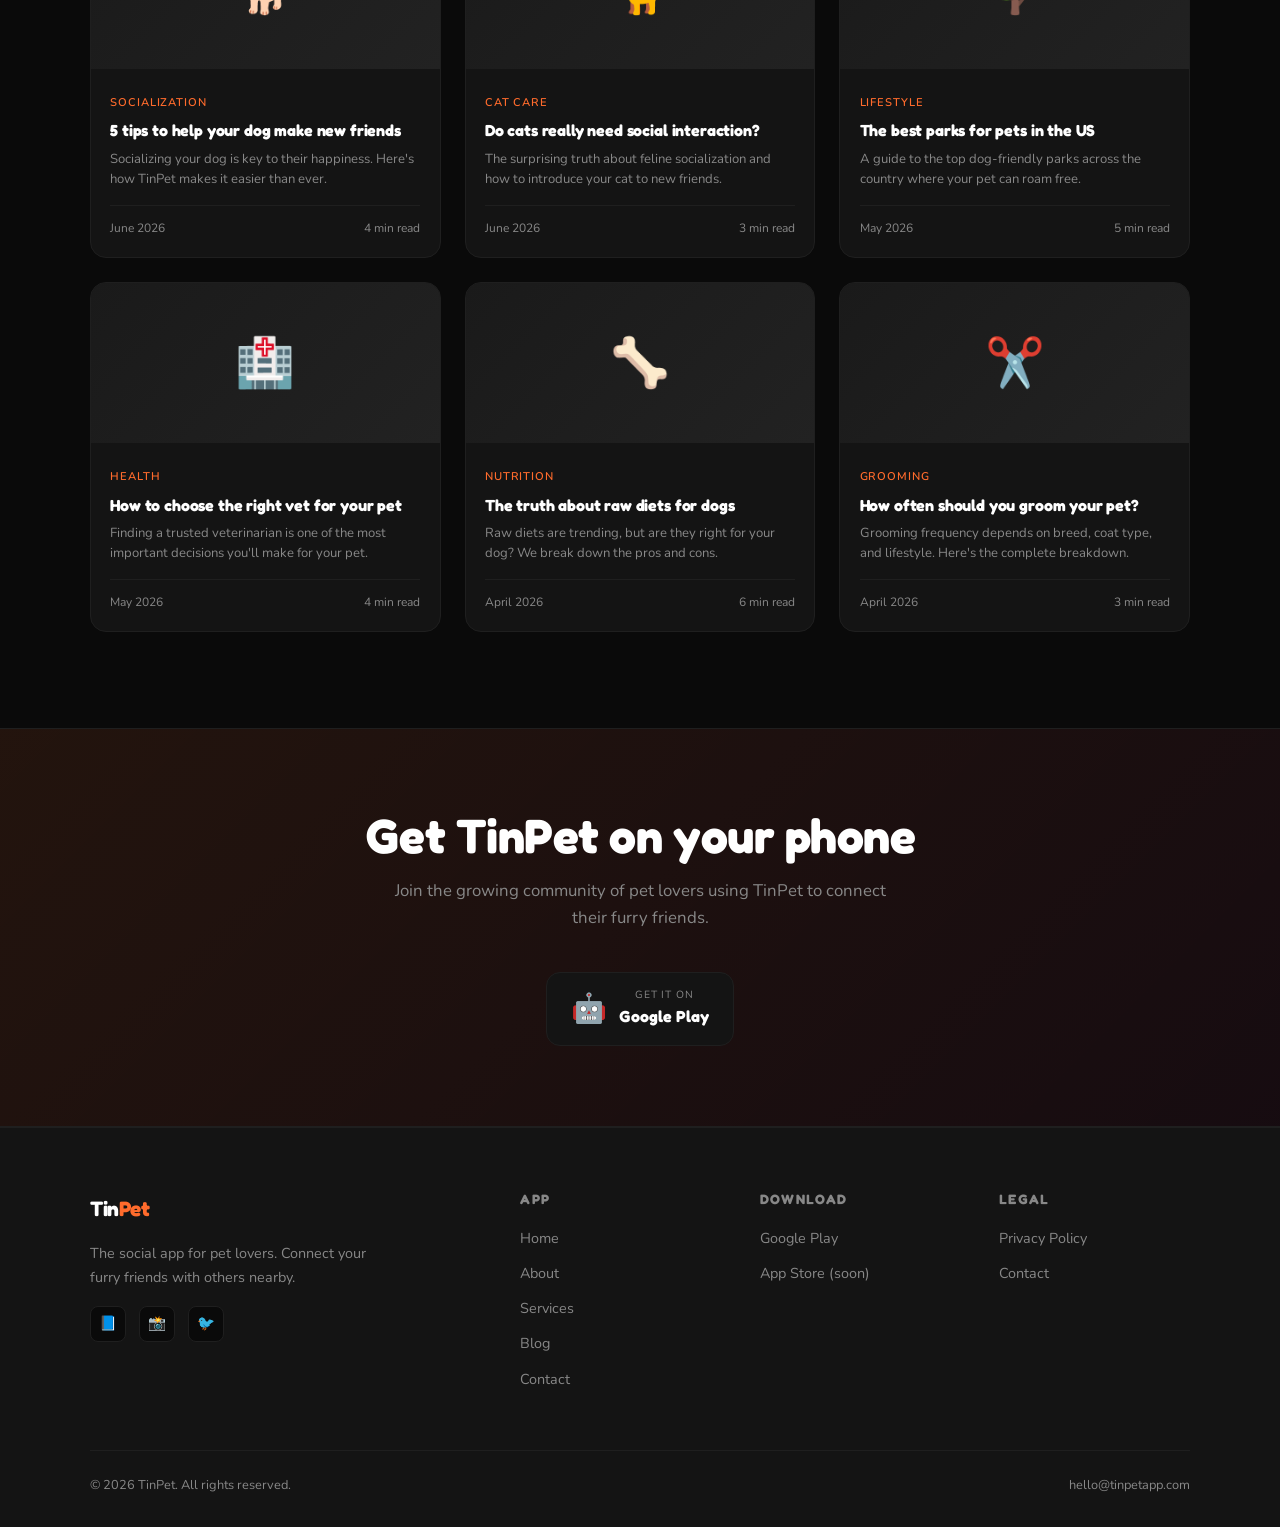
==== commit 8974f74e: "Blog: Pet Adoption Tips: Everything You Need to Know Before Bringing a Pet Home" ====
--- a/blog.html
+++ b/blog.html
@@ -64,6 +64,15 @@
       <div class="section-label reveal">All articles</div>
     </div>
     <div class="blog-grid" style="margin-top:1.5rem;">
+      <a href="posts/post-20260605.html" class="blog-card reveal" data-delay="1">
+        <div class="blog-card-img" style="padding:0;"><img src="https://images.unsplash.com/photo-1548767797-d8c844163c4a?w=400&q=80&fit=crop" style="width:100%;height:100%;object-fit:cover;" alt="Puppy being adopted from a shelter"></div>
+        <div class="blog-card-body">
+          <span class="blog-tag">Adoption</span>
+          <h3>Pet Adoption Tips: Everything You Need to Know Before Bringing a Pet Home</h3>
+          <p>Adopting a pet saves a life and gains you a loyal companion. Here's how to prepare your home, choose the right match, and help your new pet thrive.</p>
+          <div class="blog-meta"><span>June 2026</span><span>6 min read</span></div>
+        </div>
+      </a>
       <a href="posts/post-20260603.html" class="blog-card reveal" data-delay="1">
         <div class="blog-card-img" style="padding:0;"><img src="https://images.unsplash.com/photo-1601758125946-6ec2ef64daf8?w=400&q=80&fit=crop" style="width:100%;height:100%;object-fit:cover;" alt="Two dogs playing together at a park"></div>
         <div class="blog-card-body">
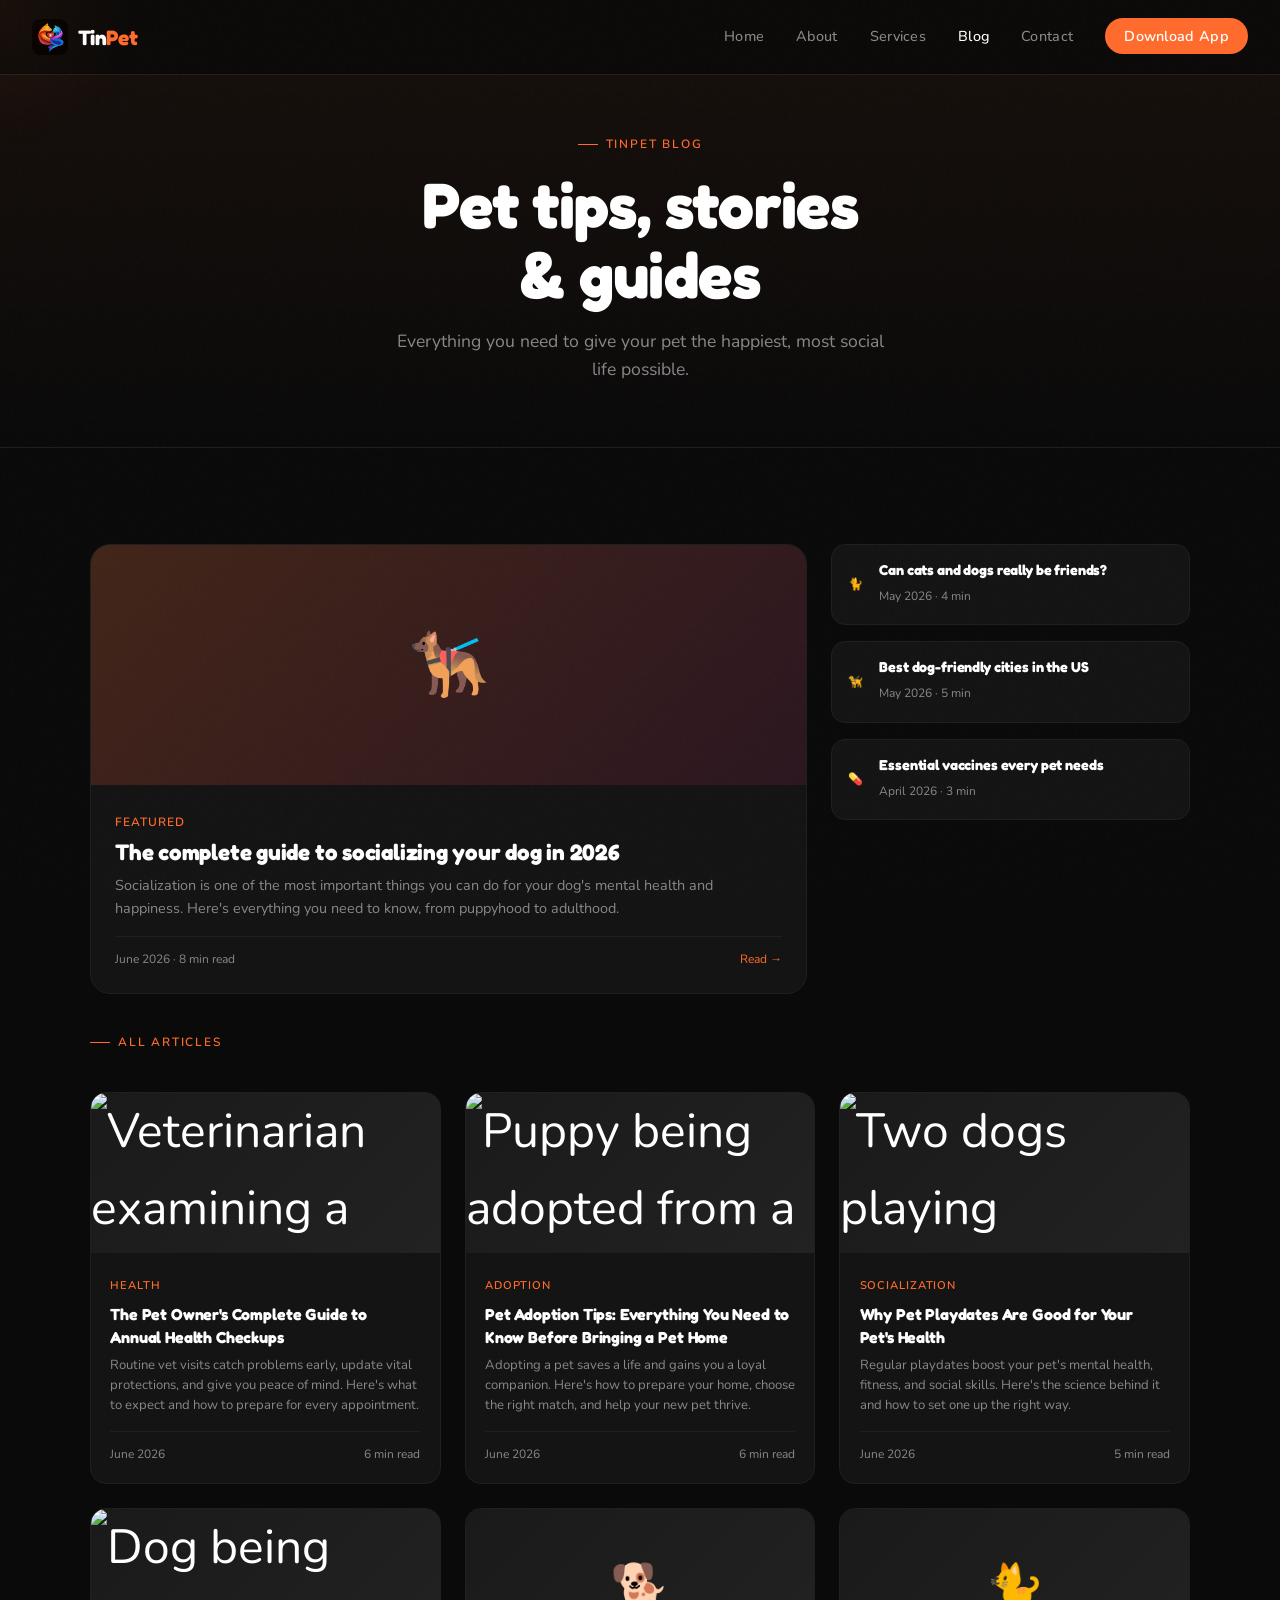
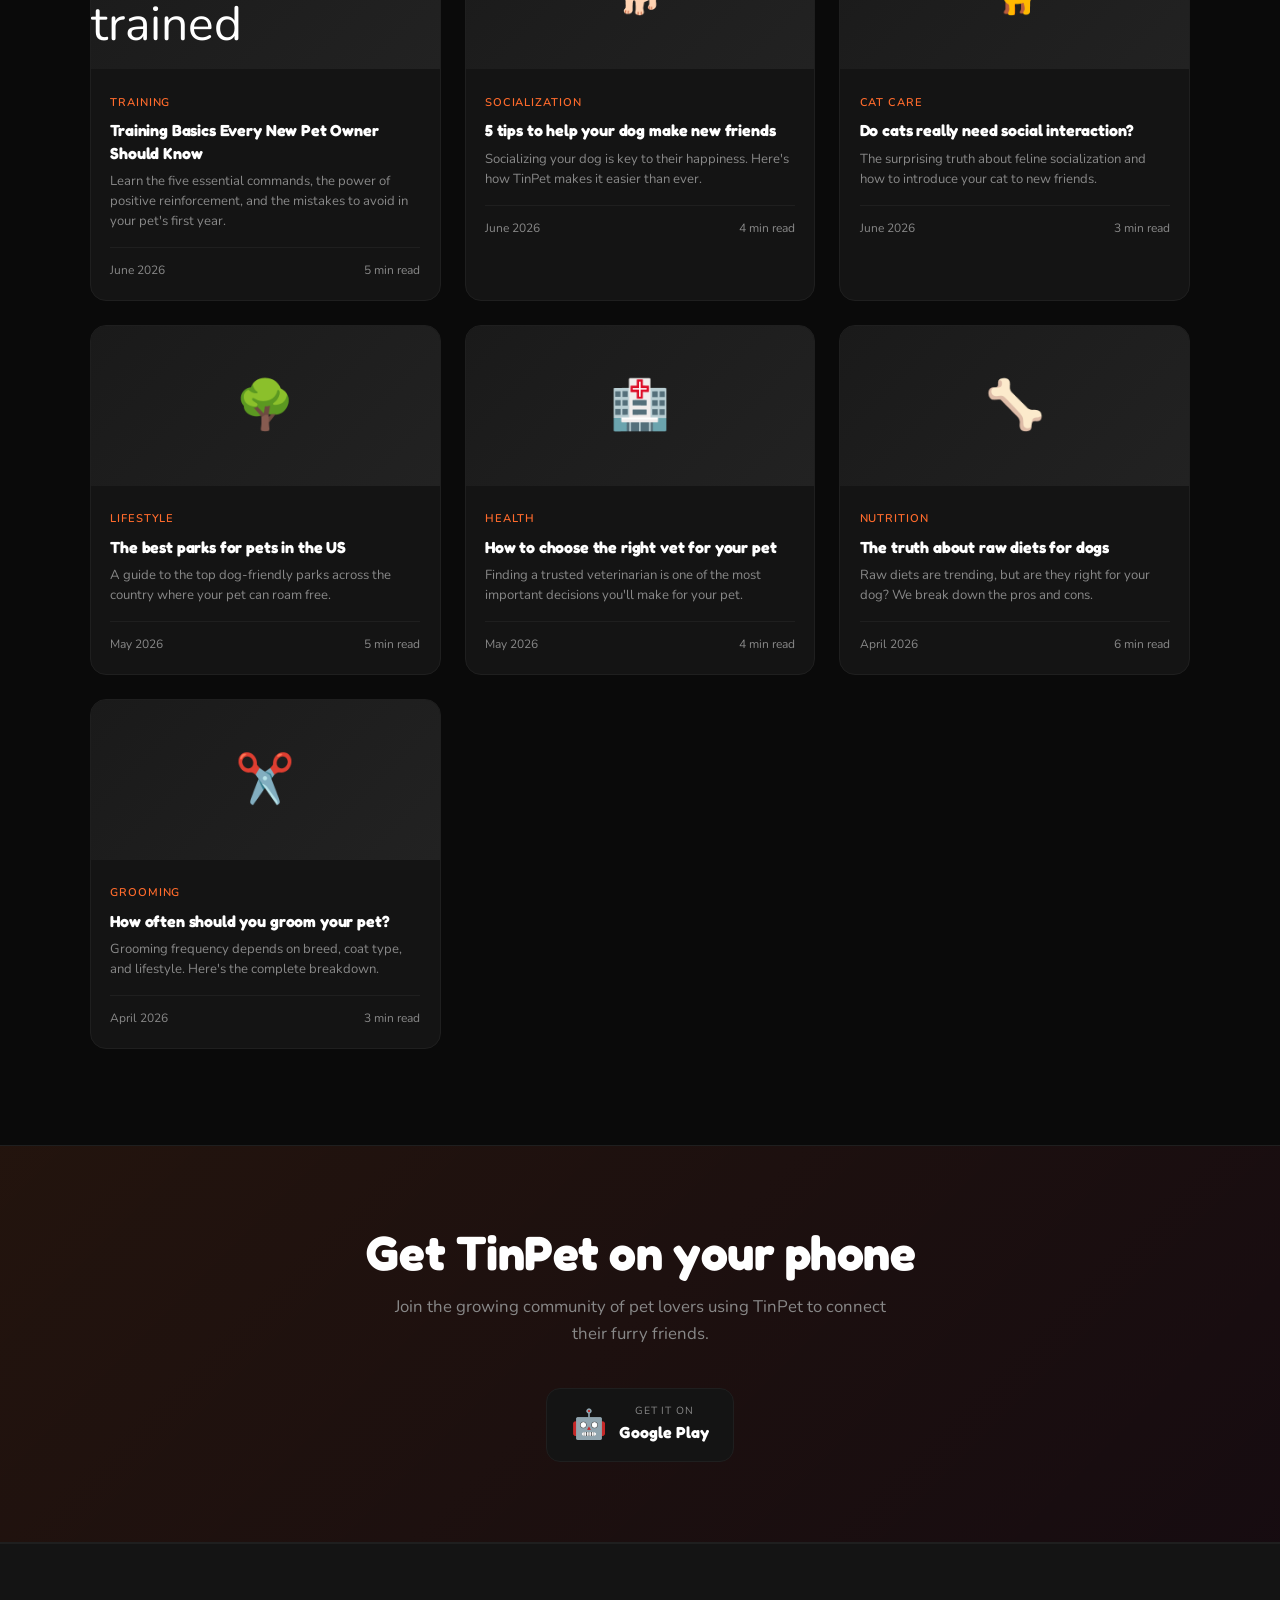
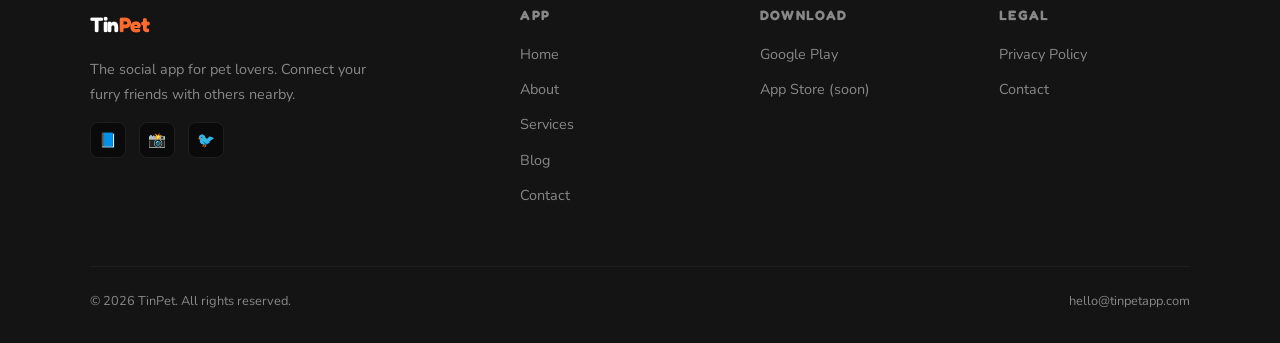
==== commit c8931ee9: "Blog: The Pet Owner's Complete Guide to Annual Health Checkups" ====
--- a/blog.html
+++ b/blog.html
@@ -64,6 +64,15 @@
       <div class="section-label reveal">All articles</div>
     </div>
     <div class="blog-grid" style="margin-top:1.5rem;">
+      <a href="posts/post-20260608.html" class="blog-card reveal" data-delay="1">
+        <div class="blog-card-img" style="padding:0;"><img src="https://images.unsplash.com/photo-1559839734-2b71ea197ec2?w=400&q=80&fit=crop" style="width:100%;height:100%;object-fit:cover;" alt="Veterinarian examining a dog during a wellness checkup"></div>
+        <div class="blog-card-body">
+          <span class="blog-tag">Health</span>
+          <h3>The Pet Owner's Complete Guide to Annual Health Checkups</h3>
+          <p>Routine vet visits catch problems early, update vital protections, and give you peace of mind. Here's what to expect and how to prepare for every appointment.</p>
+          <div class="blog-meta"><span>June 2026</span><span>6 min read</span></div>
+        </div>
+      </a>
       <a href="posts/post-20260605.html" class="blog-card reveal" data-delay="1">
         <div class="blog-card-img" style="padding:0;"><img src="https://images.unsplash.com/photo-1548767797-d8c844163c4a?w=400&q=80&fit=crop" style="width:100%;height:100%;object-fit:cover;" alt="Puppy being adopted from a shelter"></div>
         <div class="blog-card-body">
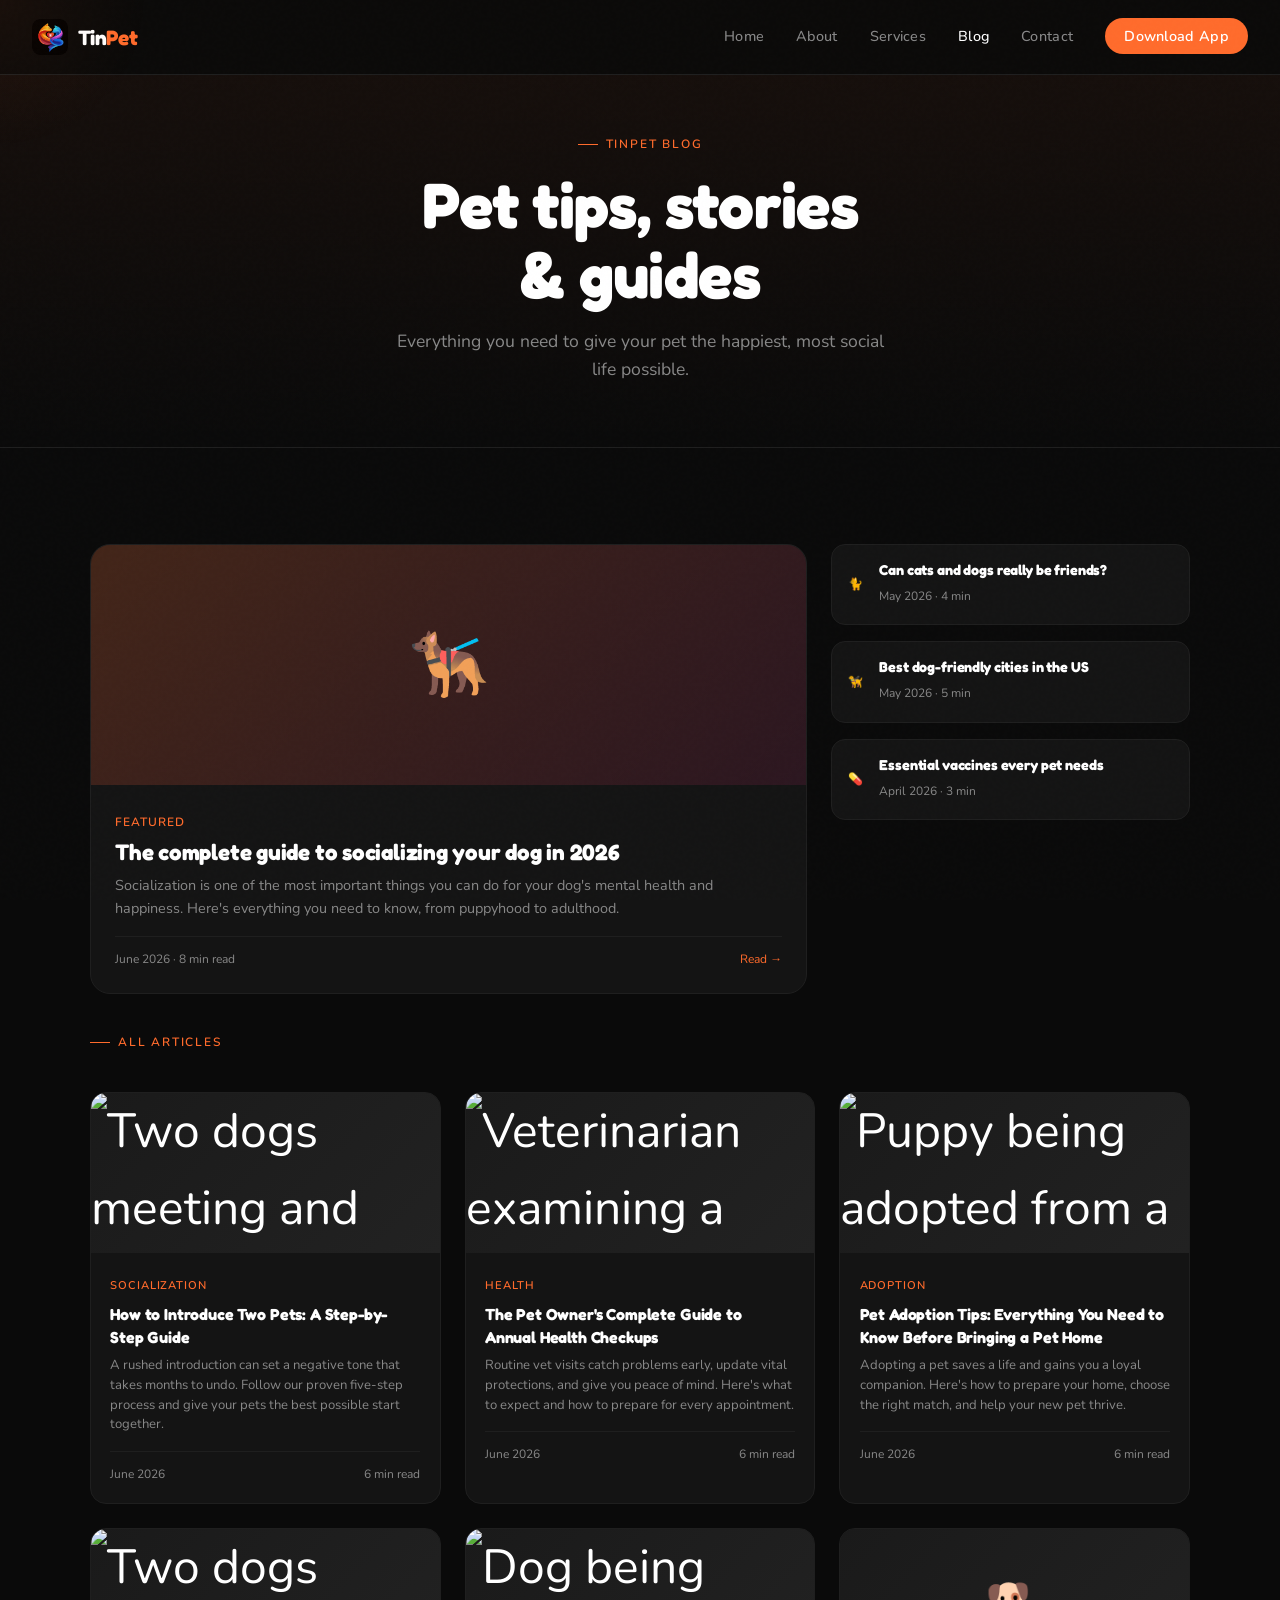
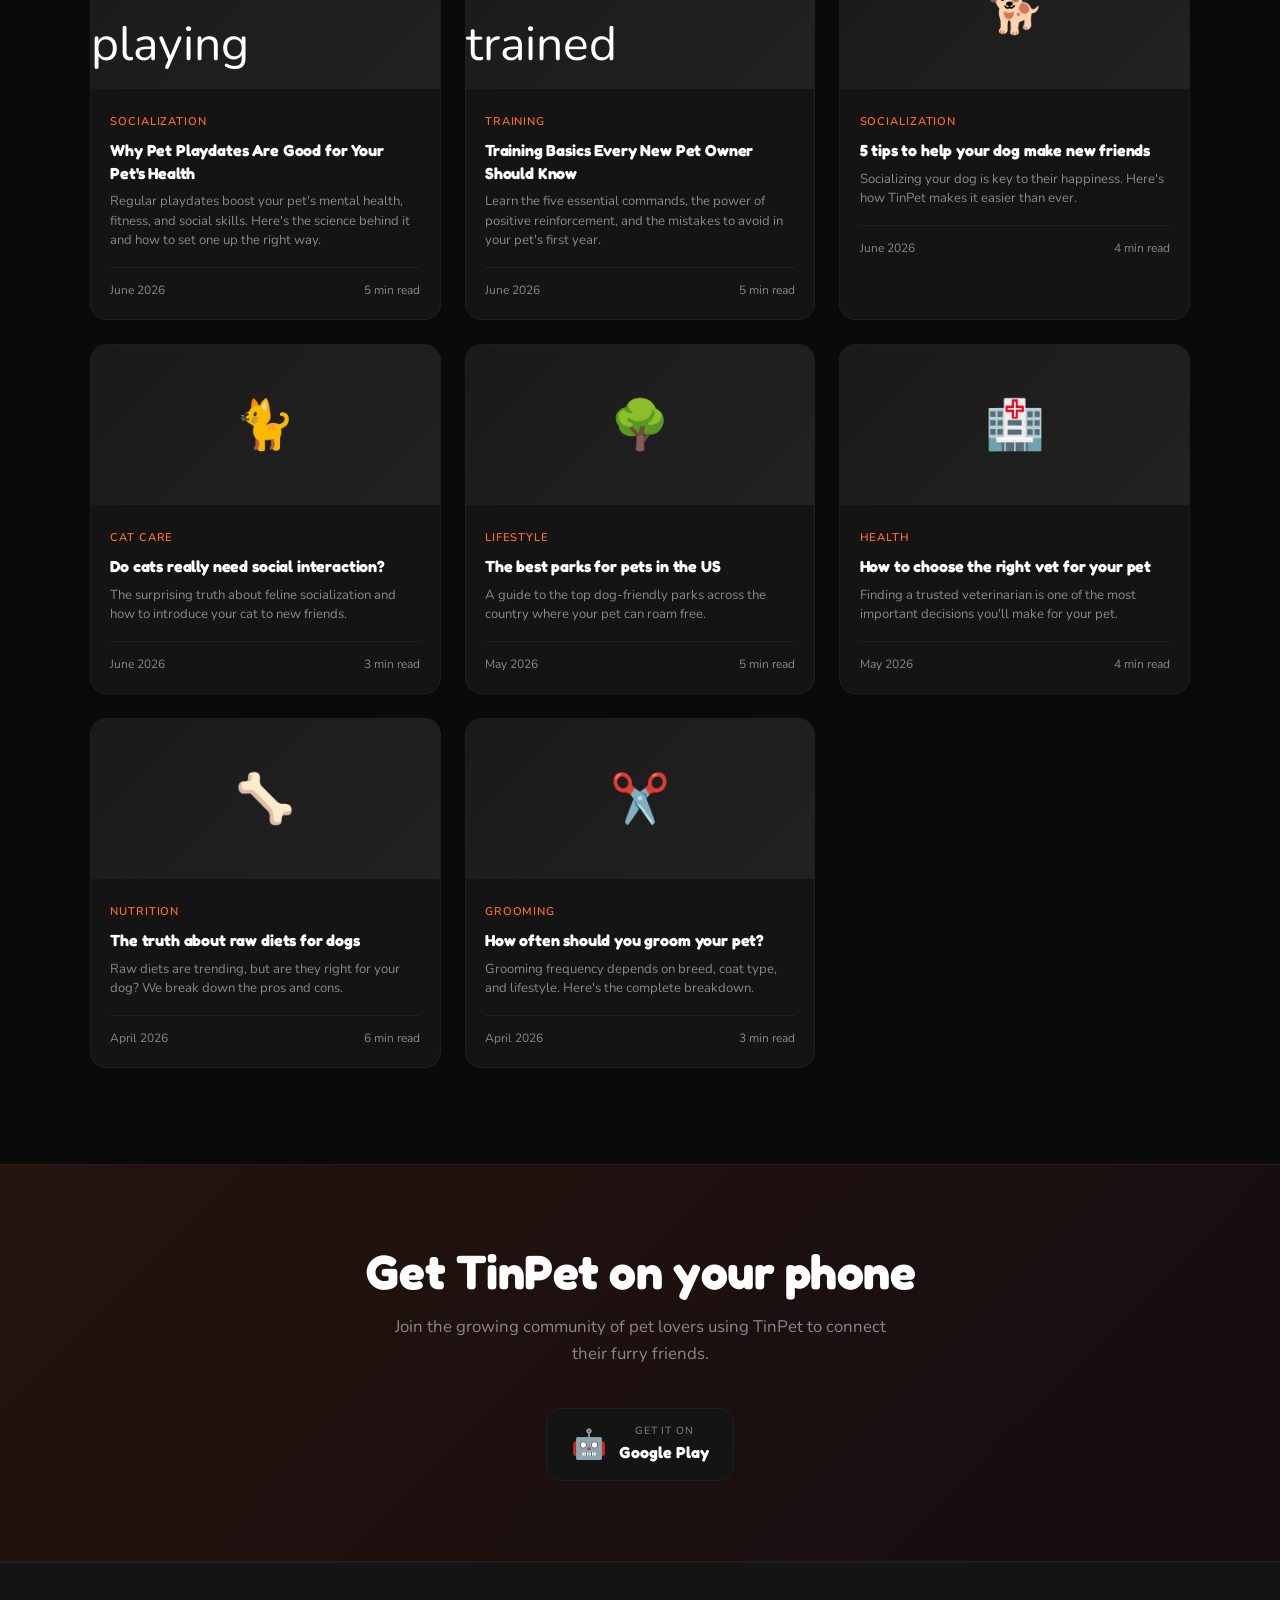
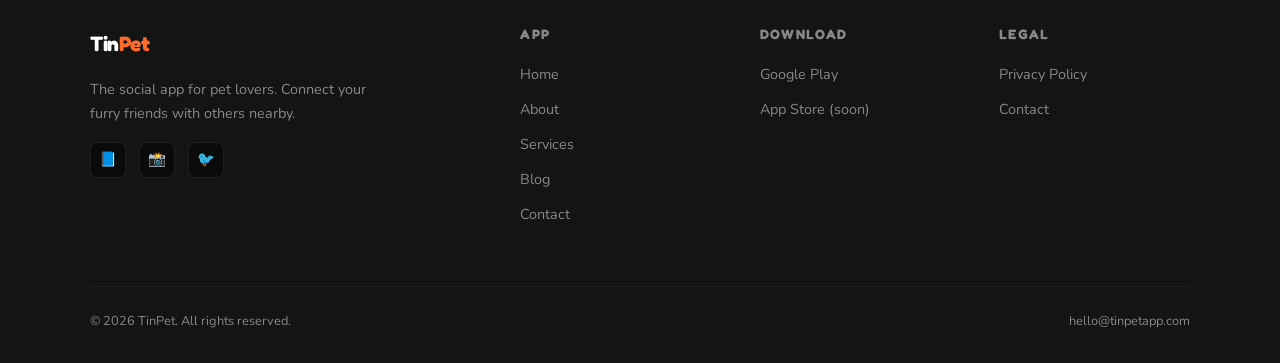
==== commit 7cf9344f: "Blog: How to Introduce Two Pets: A Step-by-Step Guide" ====
--- a/blog.html
+++ b/blog.html
@@ -64,6 +64,15 @@
       <div class="section-label reveal">All articles</div>
     </div>
     <div class="blog-grid" style="margin-top:1.5rem;">
+      <a href="posts/post-20260610.html" class="blog-card reveal" data-delay="1">
+        <div class="blog-card-img" style="padding:0;"><img src="https://images.unsplash.com/photo-1450778869180-41d0601e046e?w=400&q=80&fit=crop" style="width:100%;height:100%;object-fit:cover;" alt="Two dogs meeting and sniffing each other for the first time"></div>
+        <div class="blog-card-body">
+          <span class="blog-tag">Socialization</span>
+          <h3>How to Introduce Two Pets: A Step-by-Step Guide</h3>
+          <p>A rushed introduction can set a negative tone that takes months to undo. Follow our proven five-step process and give your pets the best possible start together.</p>
+          <div class="blog-meta"><span>June 2026</span><span>6 min read</span></div>
+        </div>
+      </a>
       <a href="posts/post-20260608.html" class="blog-card reveal" data-delay="1">
         <div class="blog-card-img" style="padding:0;"><img src="https://images.unsplash.com/photo-1559839734-2b71ea197ec2?w=400&q=80&fit=crop" style="width:100%;height:100%;object-fit:cover;" alt="Veterinarian examining a dog during a wellness checkup"></div>
         <div class="blog-card-body">
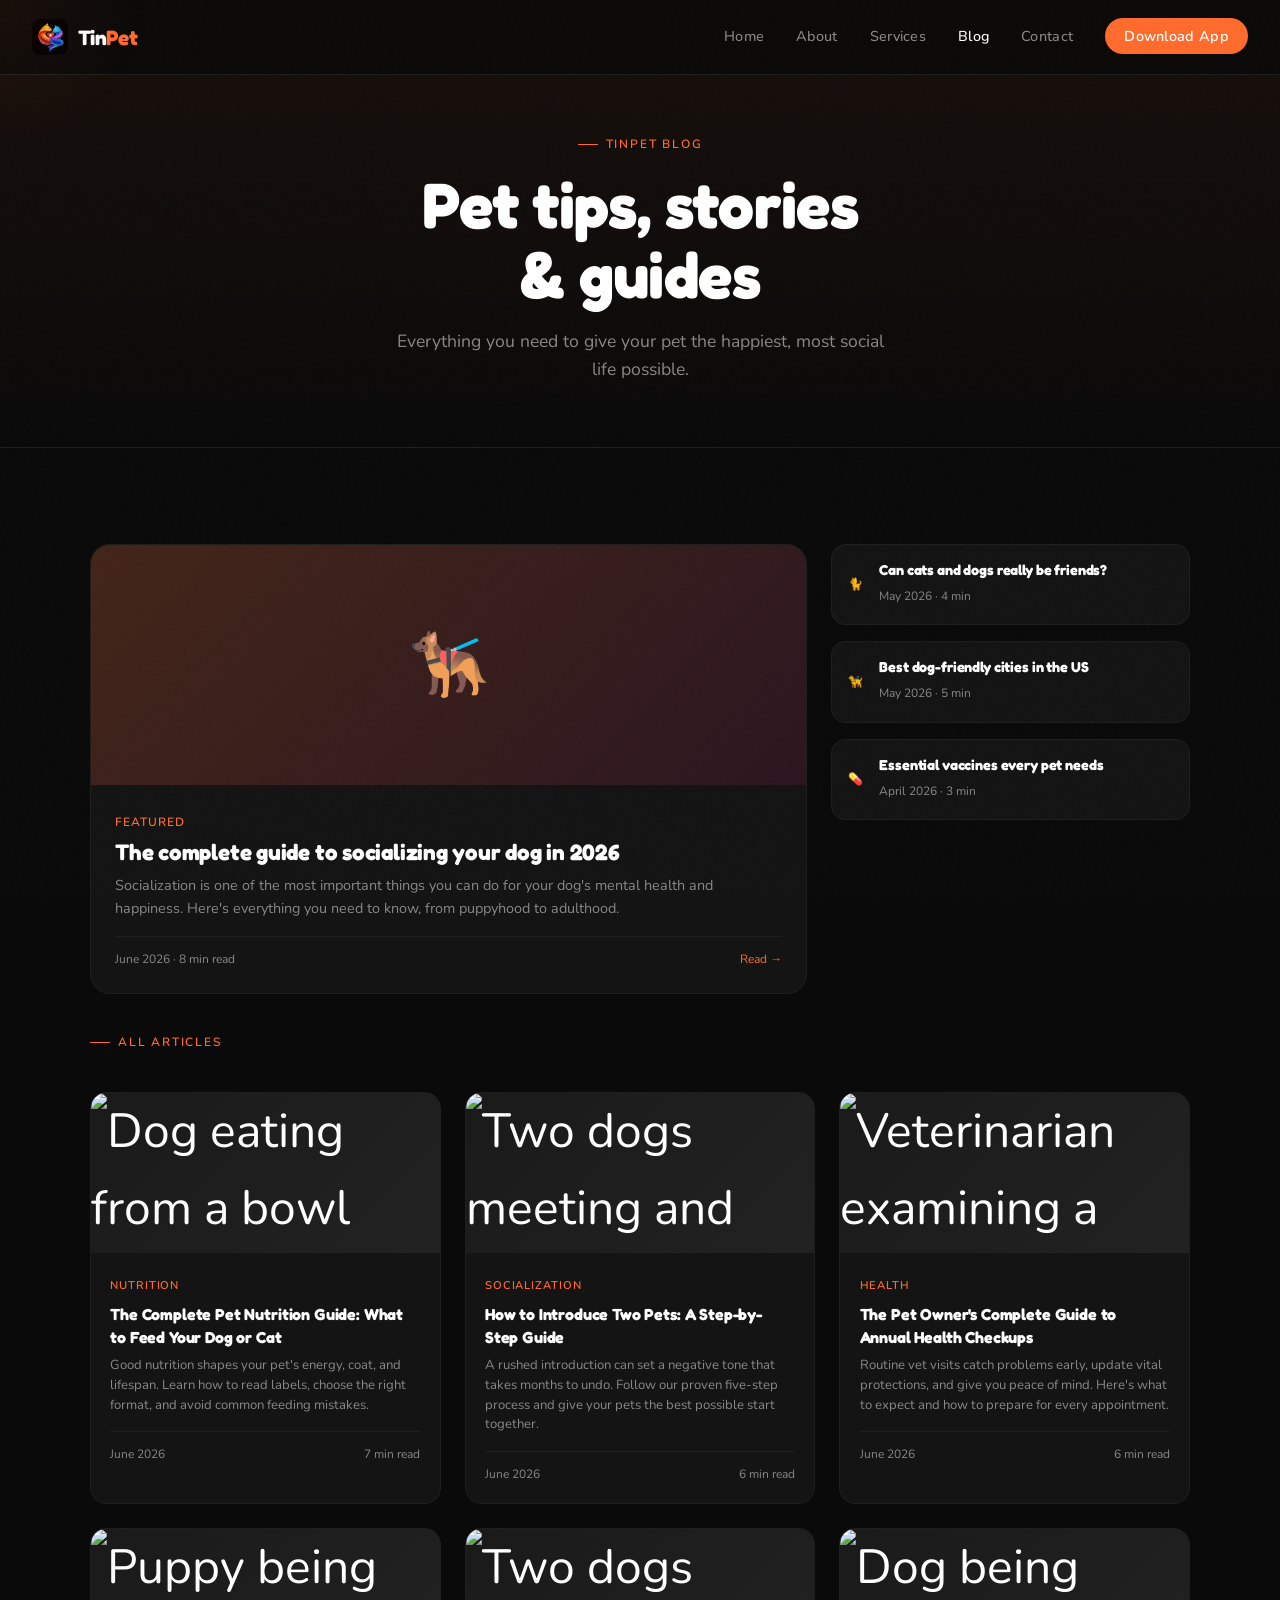
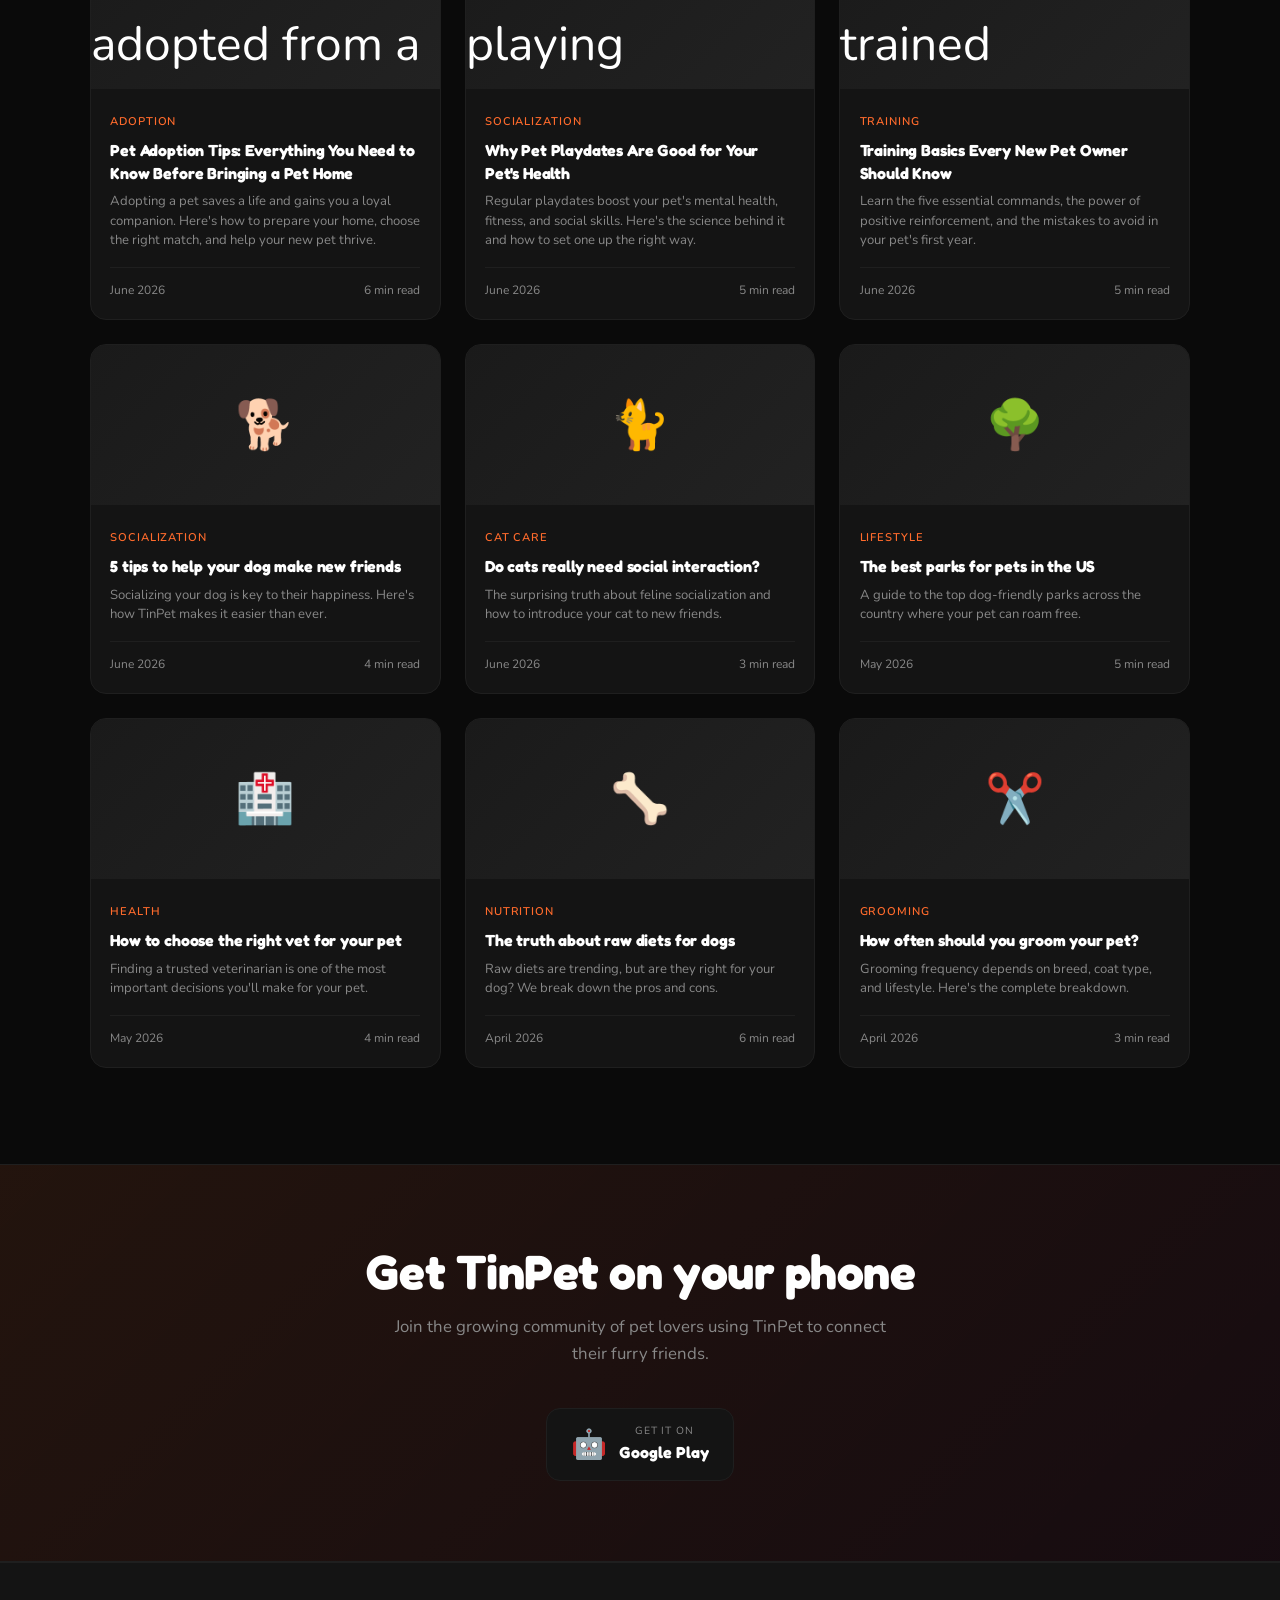
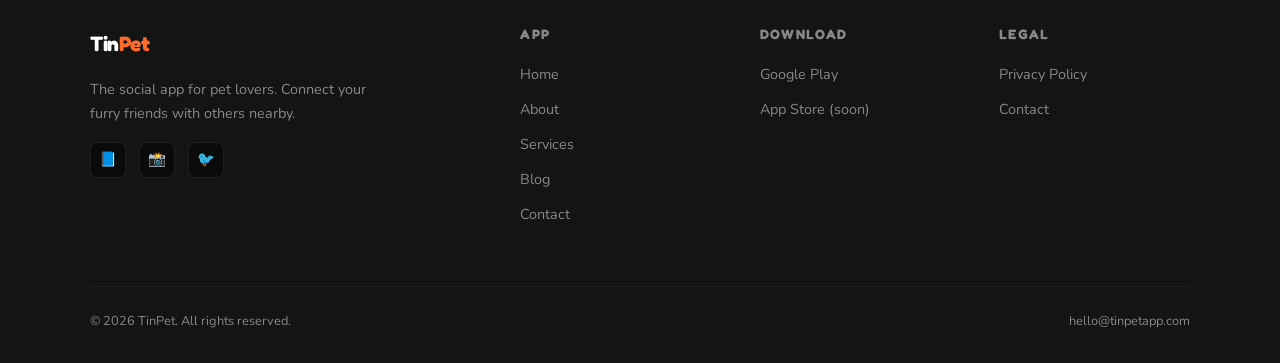
==== commit 6053ac06: "Blog: The Complete Pet Nutrition Guide: What to Feed Your Dog or Cat" ====
--- a/blog.html
+++ b/blog.html
@@ -64,6 +64,15 @@
       <div class="section-label reveal">All articles</div>
     </div>
     <div class="blog-grid" style="margin-top:1.5rem;">
+      <a href="posts/post-20260612.html" class="blog-card reveal" data-delay="1">
+        <div class="blog-card-img" style="padding:0;"><img src="https://images.unsplash.com/photo-1568640347023-a616a30bc3bd?w=400&q=80&fit=crop" style="width:100%;height:100%;object-fit:cover;" alt="Dog eating from a bowl with healthy pet food"></div>
+        <div class="blog-card-body">
+          <span class="blog-tag">Nutrition</span>
+          <h3>The Complete Pet Nutrition Guide: What to Feed Your Dog or Cat</h3>
+          <p>Good nutrition shapes your pet's energy, coat, and lifespan. Learn how to read labels, choose the right format, and avoid common feeding mistakes.</p>
+          <div class="blog-meta"><span>June 2026</span><span>7 min read</span></div>
+        </div>
+      </a>
       <a href="posts/post-20260610.html" class="blog-card reveal" data-delay="1">
         <div class="blog-card-img" style="padding:0;"><img src="https://images.unsplash.com/photo-1450778869180-41d0601e046e?w=400&q=80&fit=crop" style="width:100%;height:100%;object-fit:cover;" alt="Two dogs meeting and sniffing each other for the first time"></div>
         <div class="blog-card-body">
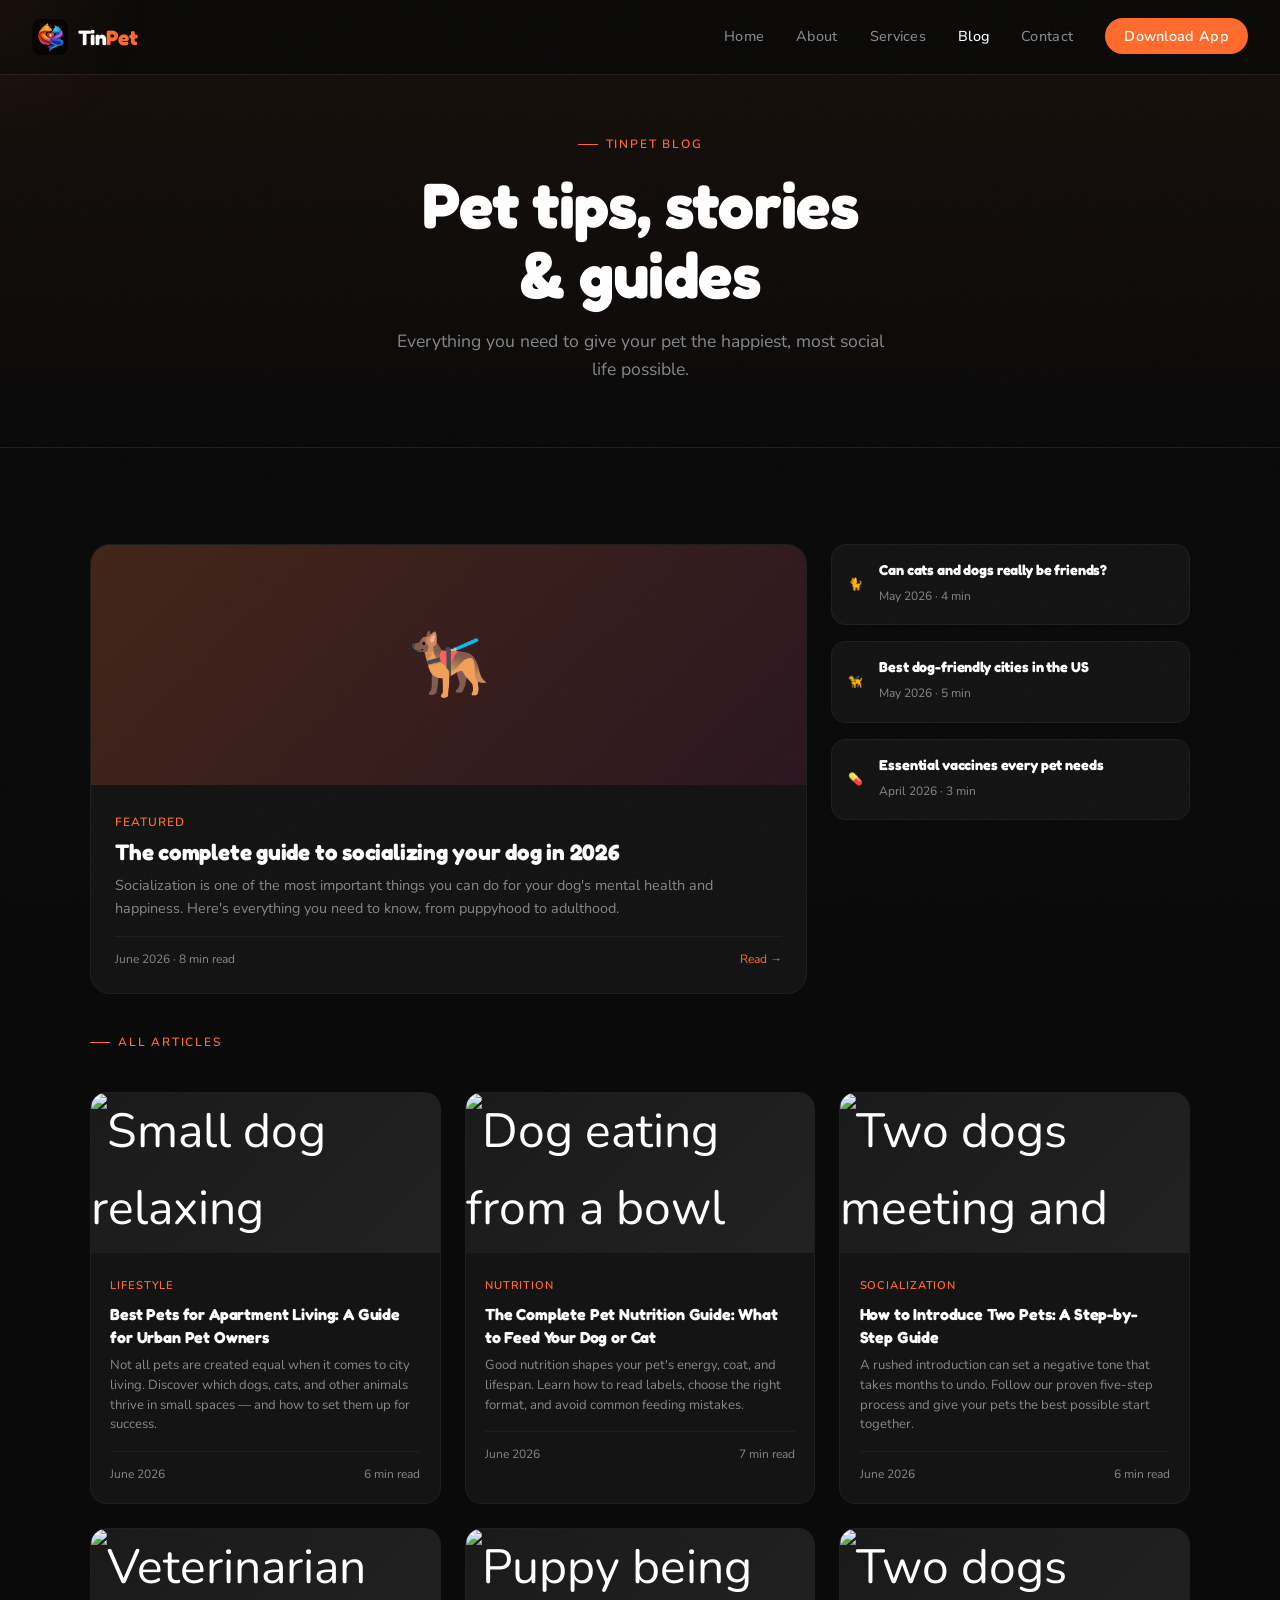
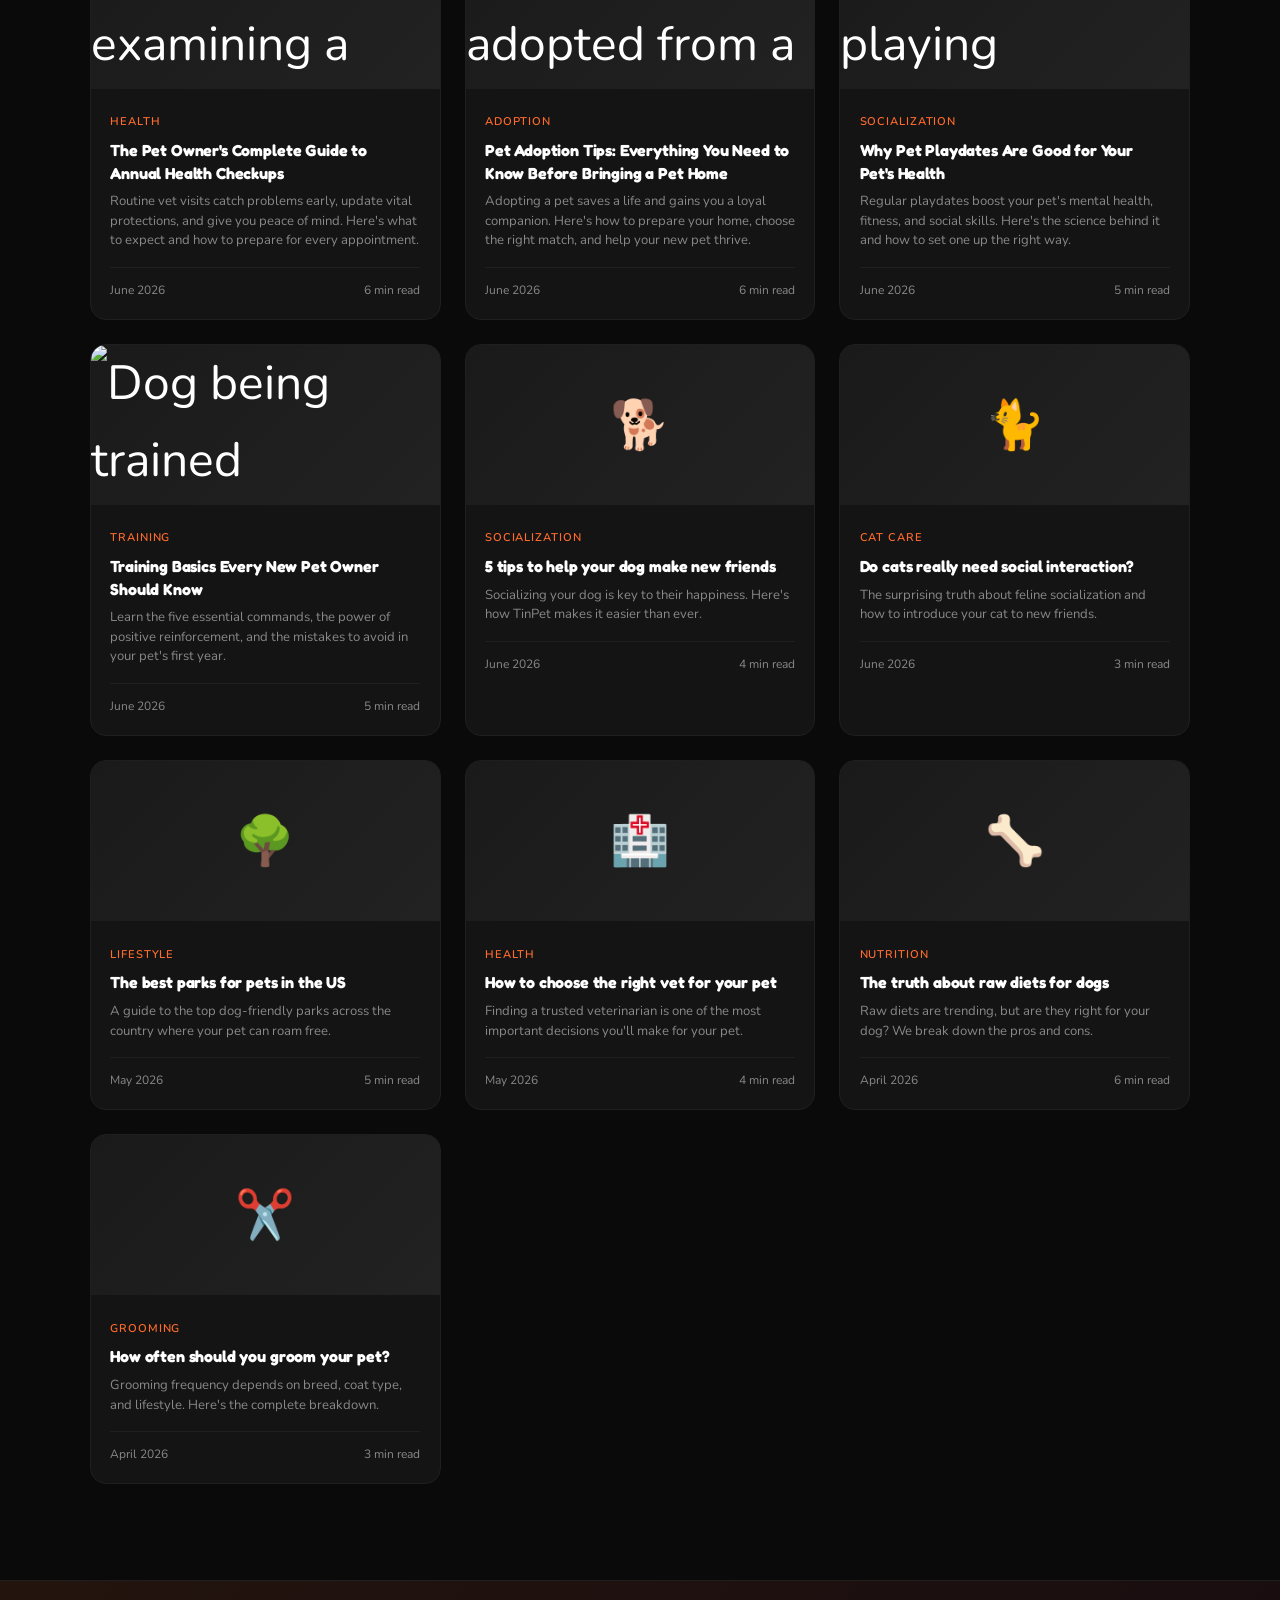
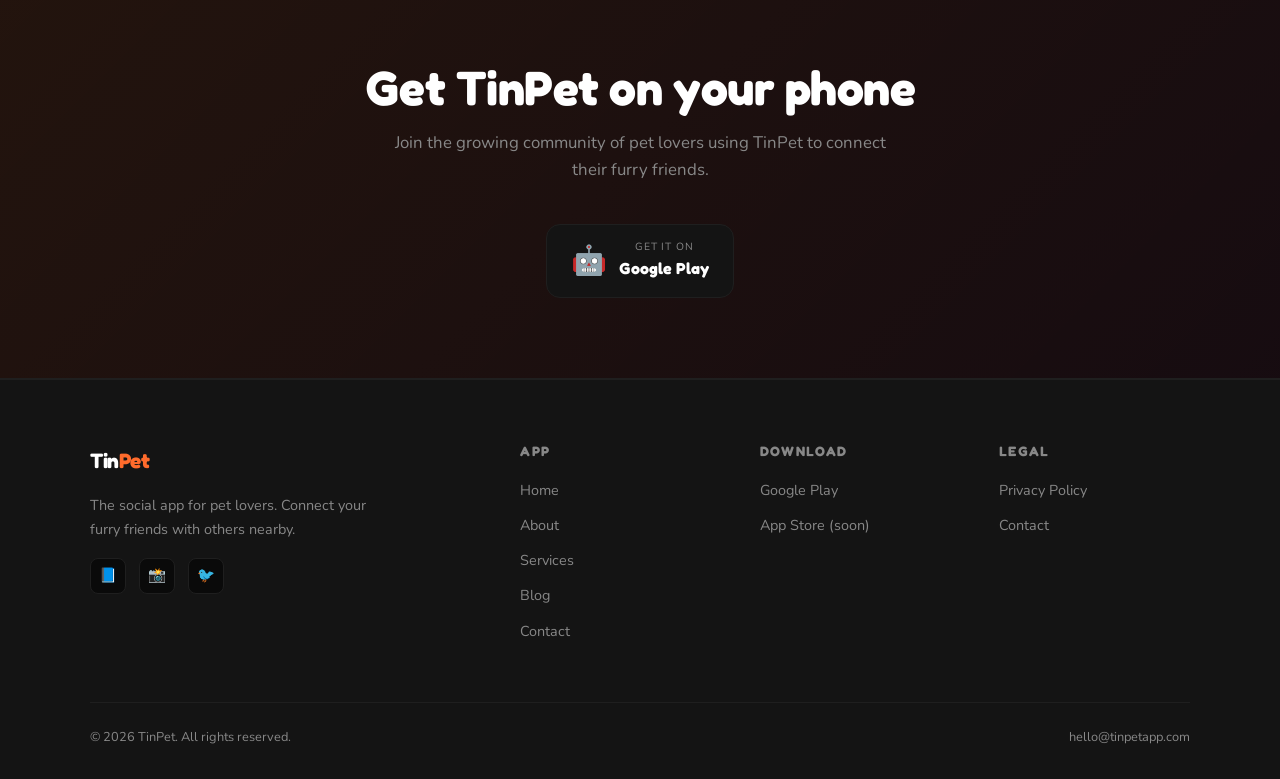
==== commit 5e4af9eb: "Blog: Best Pets for Apartment Living: A Guide for Urban Pet Owners" ====
--- a/blog.html
+++ b/blog.html
@@ -64,6 +64,15 @@
       <div class="section-label reveal">All articles</div>
     </div>
     <div class="blog-grid" style="margin-top:1.5rem;">
+      <a href="posts/post-20260615.html" class="blog-card reveal" data-delay="1">
+        <div class="blog-card-img" style="padding:0;"><img src="https://images.unsplash.com/photo-1560743641-3914f2c45636?w=400&q=80&fit=crop" style="width:100%;height:100%;object-fit:cover;" alt="Small dog relaxing comfortably inside a modern apartment"></div>
+        <div class="blog-card-body">
+          <span class="blog-tag">Lifestyle</span>
+          <h3>Best Pets for Apartment Living: A Guide for Urban Pet Owners</h3>
+          <p>Not all pets are created equal when it comes to city living. Discover which dogs, cats, and other animals thrive in small spaces — and how to set them up for success.</p>
+          <div class="blog-meta"><span>June 2026</span><span>6 min read</span></div>
+        </div>
+      </a>
       <a href="posts/post-20260612.html" class="blog-card reveal" data-delay="1">
         <div class="blog-card-img" style="padding:0;"><img src="https://images.unsplash.com/photo-1568640347023-a616a30bc3bd?w=400&q=80&fit=crop" style="width:100%;height:100%;object-fit:cover;" alt="Dog eating from a bowl with healthy pet food"></div>
         <div class="blog-card-body">
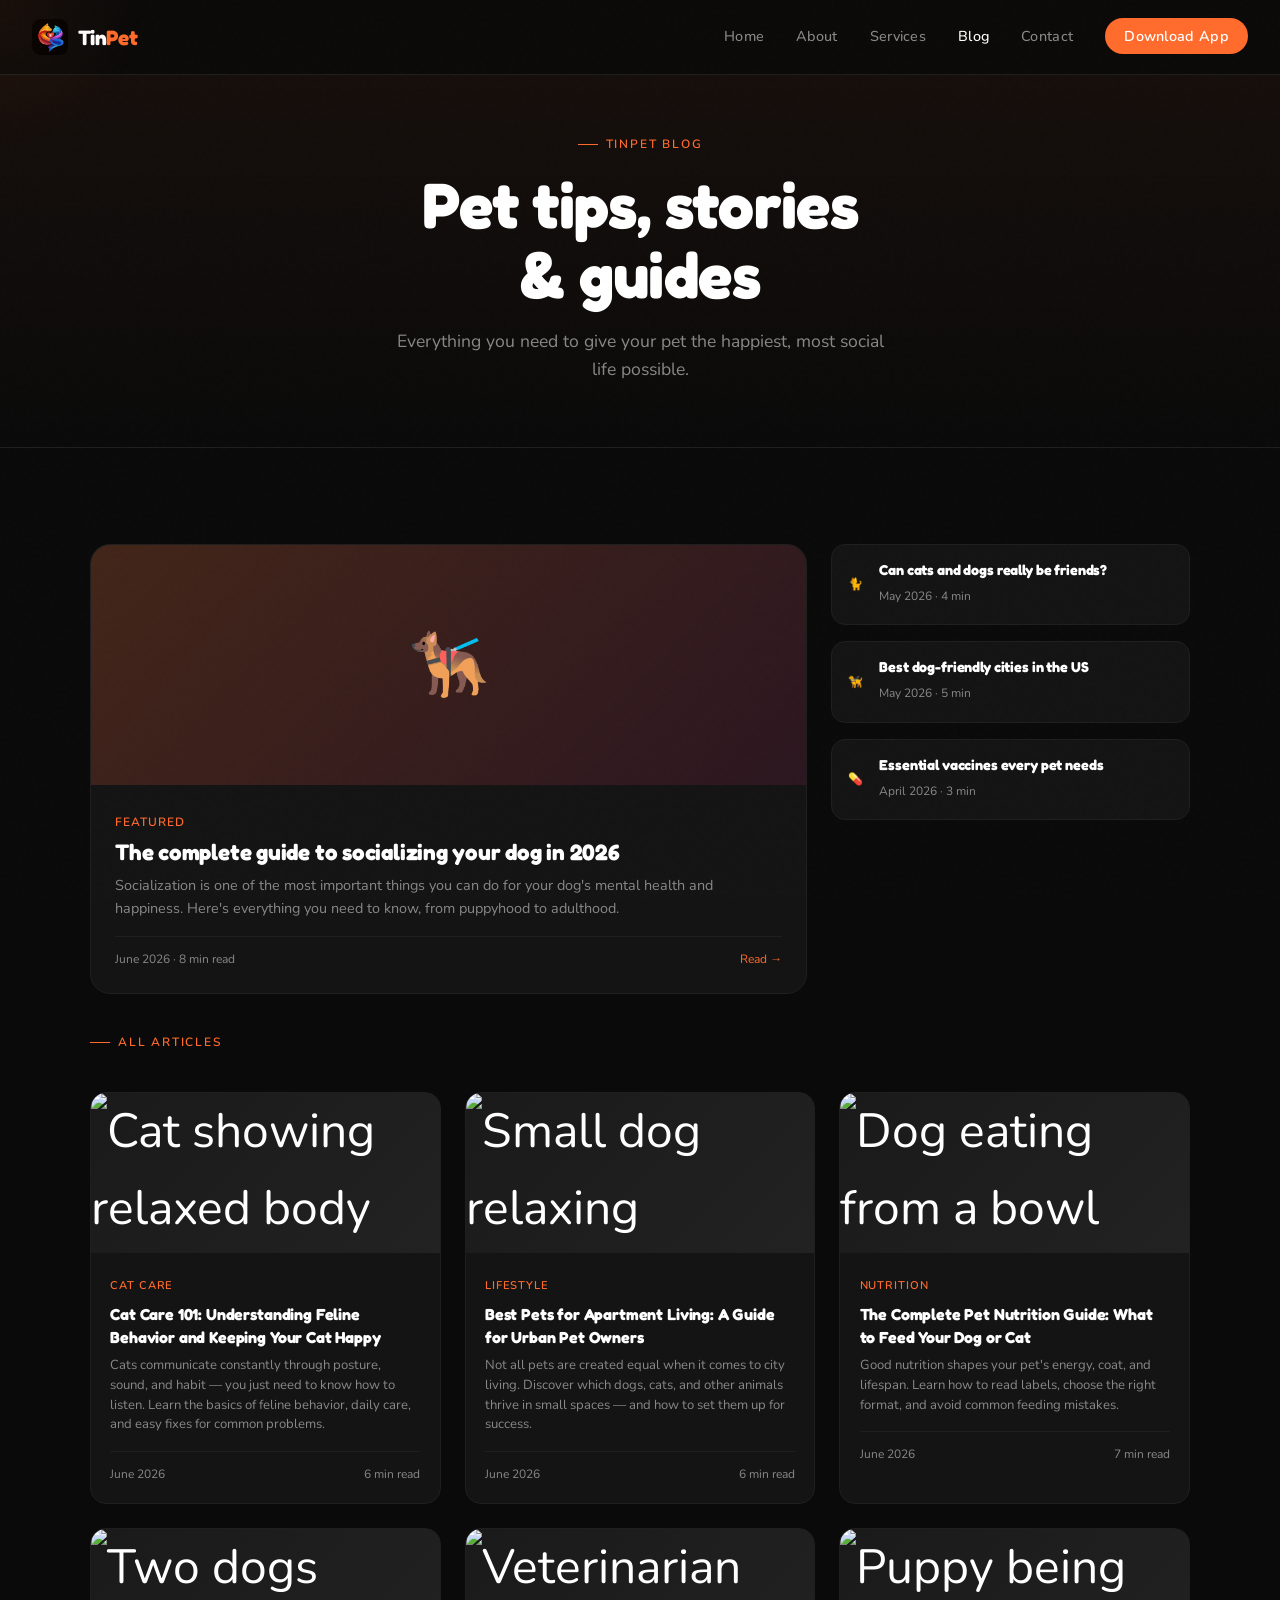
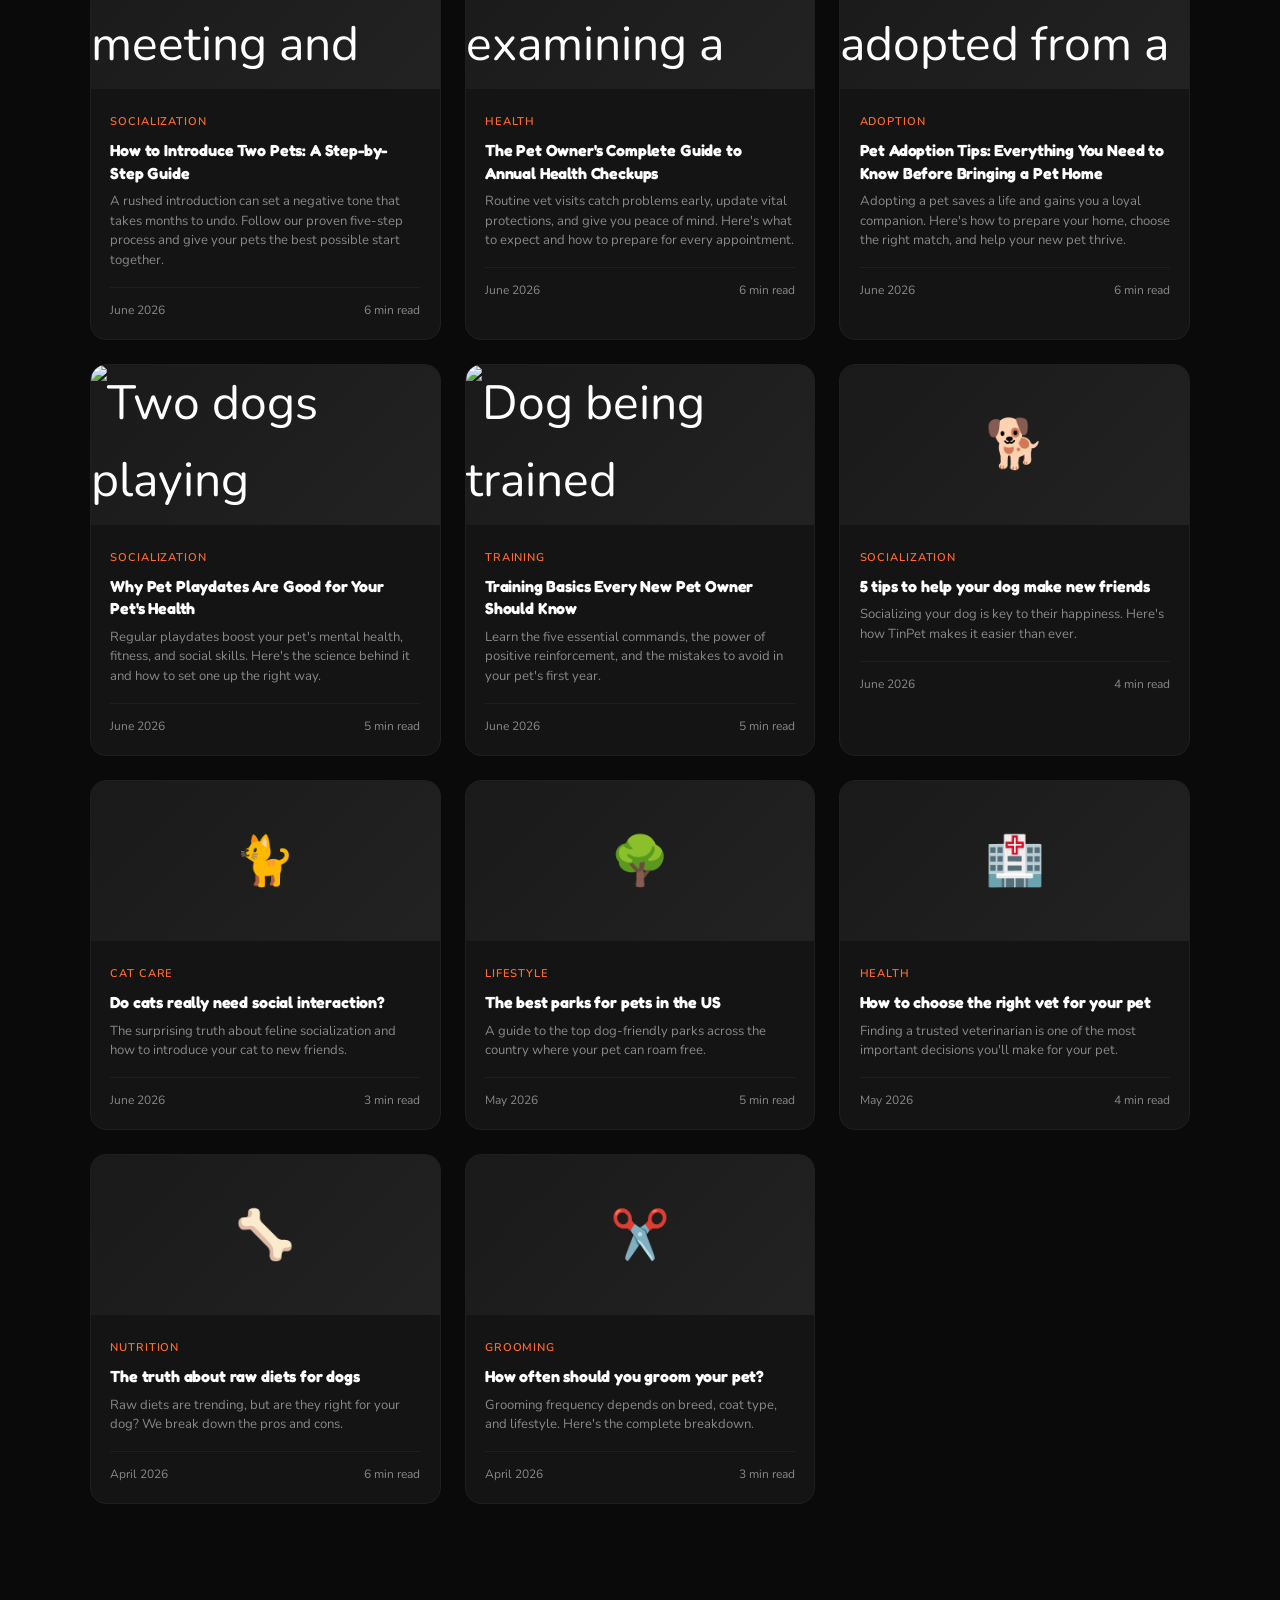
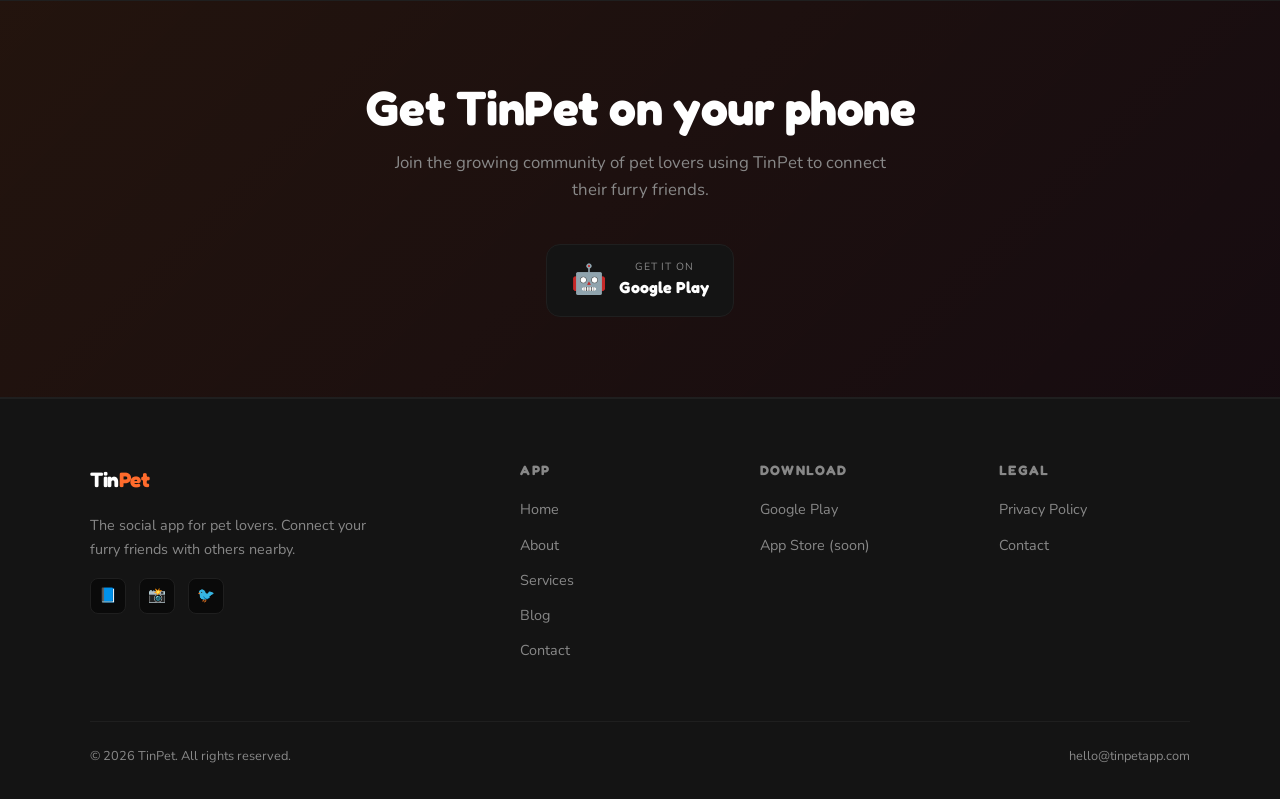
==== commit 73ffaa1d: "Blog: Cat Care 101: Understanding Feline Behavior and Keeping Your Cat Happy" ====
--- a/blog.html
+++ b/blog.html
@@ -64,6 +64,15 @@
       <div class="section-label reveal">All articles</div>
     </div>
     <div class="blog-grid" style="margin-top:1.5rem;">
+      <a href="posts/post-20260619.html" class="blog-card reveal" data-delay="1">
+        <div class="blog-card-img" style="padding:0;"><img src="https://images.unsplash.com/photo-1574158622682-e40e69881006?w=400&q=80&fit=crop" style="width:100%;height:100%;object-fit:cover;" alt="Cat showing relaxed body language while resting indoors"></div>
+        <div class="blog-card-body">
+          <span class="blog-tag">Cat Care</span>
+          <h3>Cat Care 101: Understanding Feline Behavior and Keeping Your Cat Happy</h3>
+          <p>Cats communicate constantly through posture, sound, and habit — you just need to know how to listen. Learn the basics of feline behavior, daily care, and easy fixes for common problems.</p>
+          <div class="blog-meta"><span>June 2026</span><span>6 min read</span></div>
+        </div>
+      </a>
       <a href="posts/post-20260615.html" class="blog-card reveal" data-delay="1">
         <div class="blog-card-img" style="padding:0;"><img src="https://images.unsplash.com/photo-1560743641-3914f2c45636?w=400&q=80&fit=crop" style="width:100%;height:100%;object-fit:cover;" alt="Small dog relaxing comfortably inside a modern apartment"></div>
         <div class="blog-card-body">
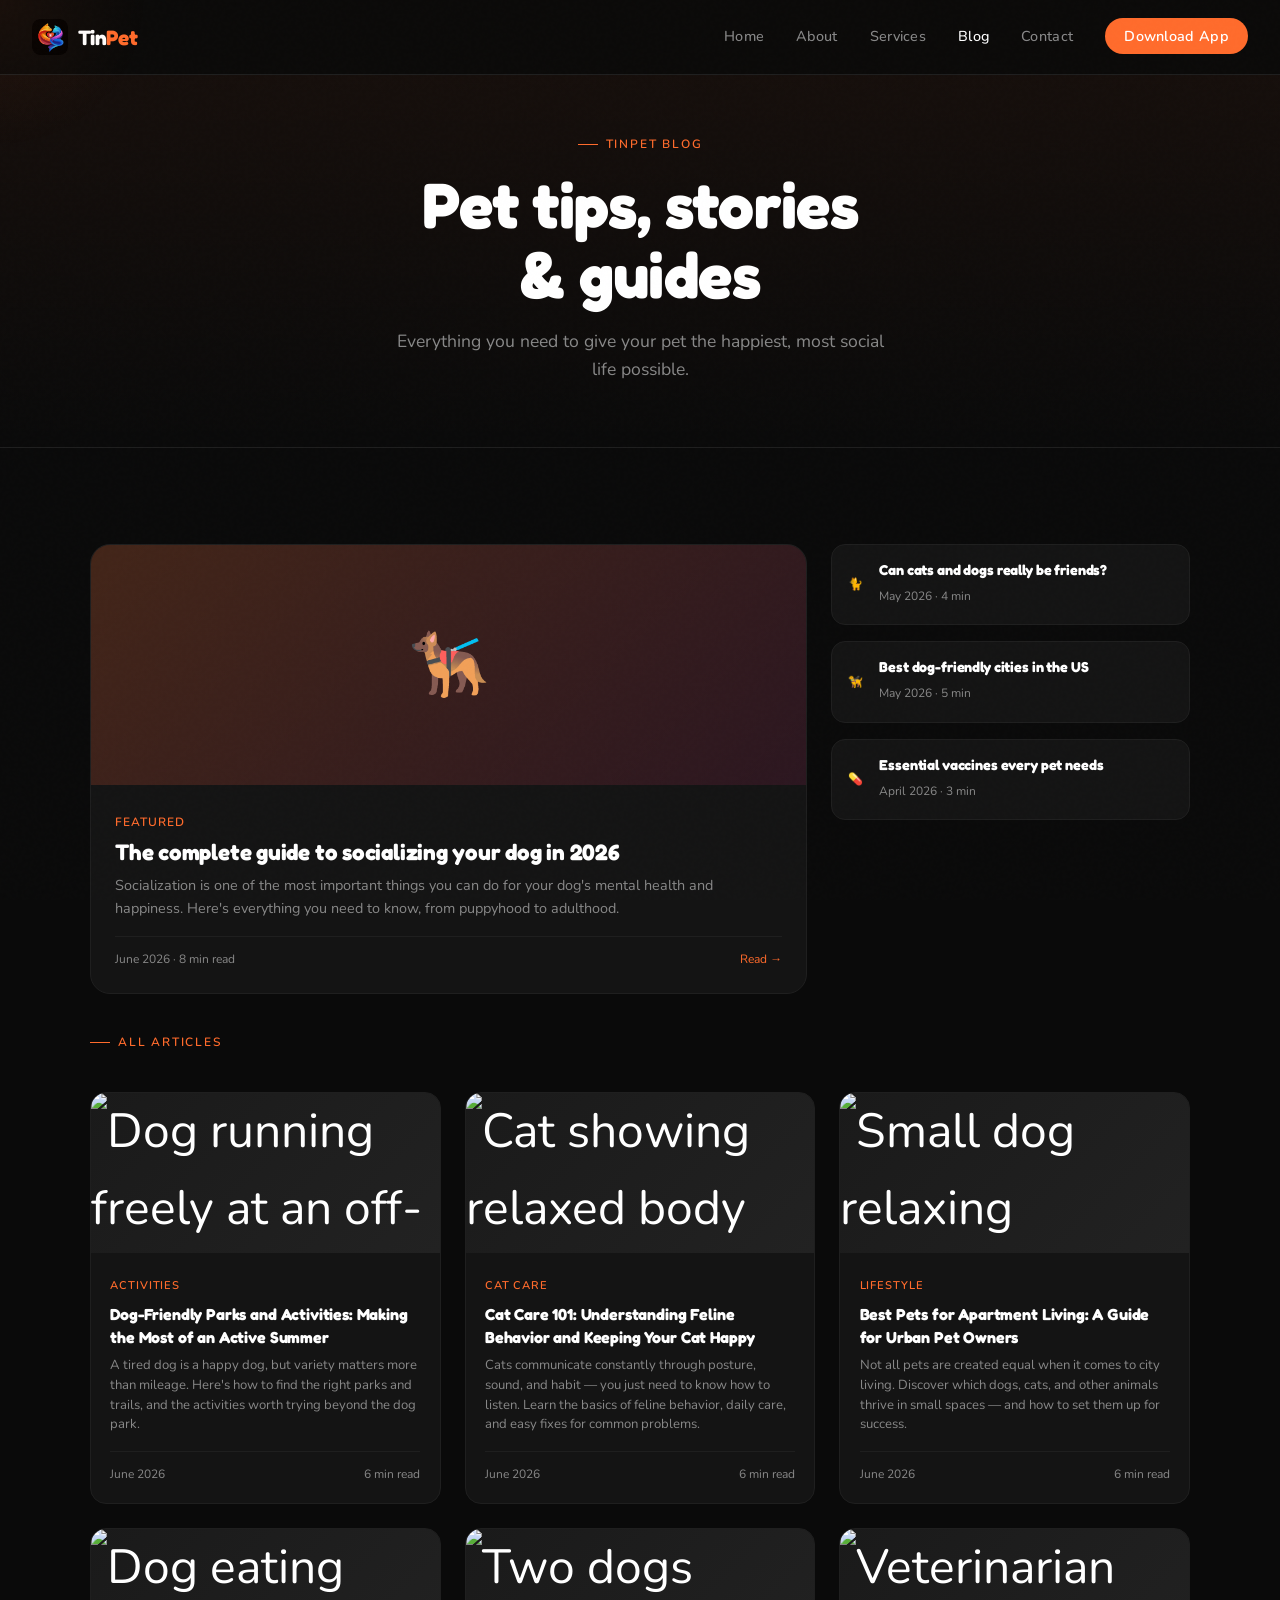
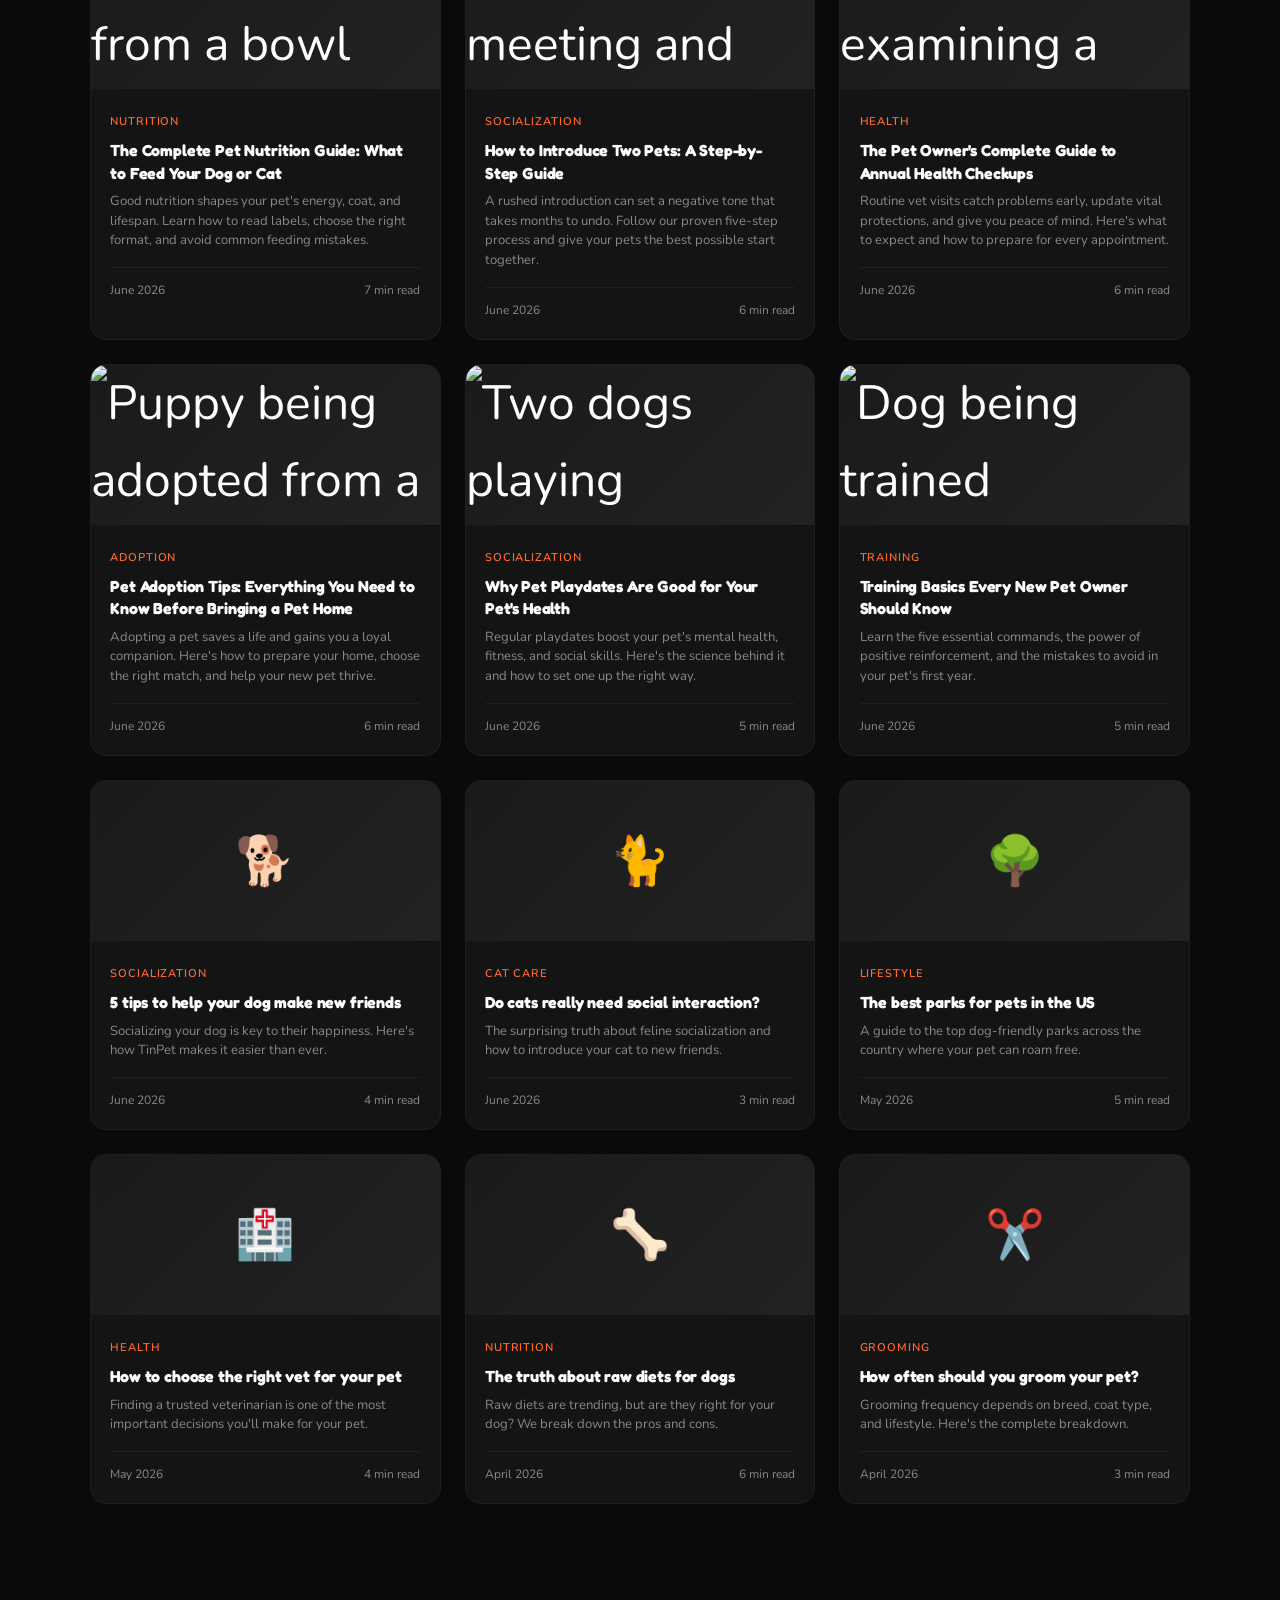
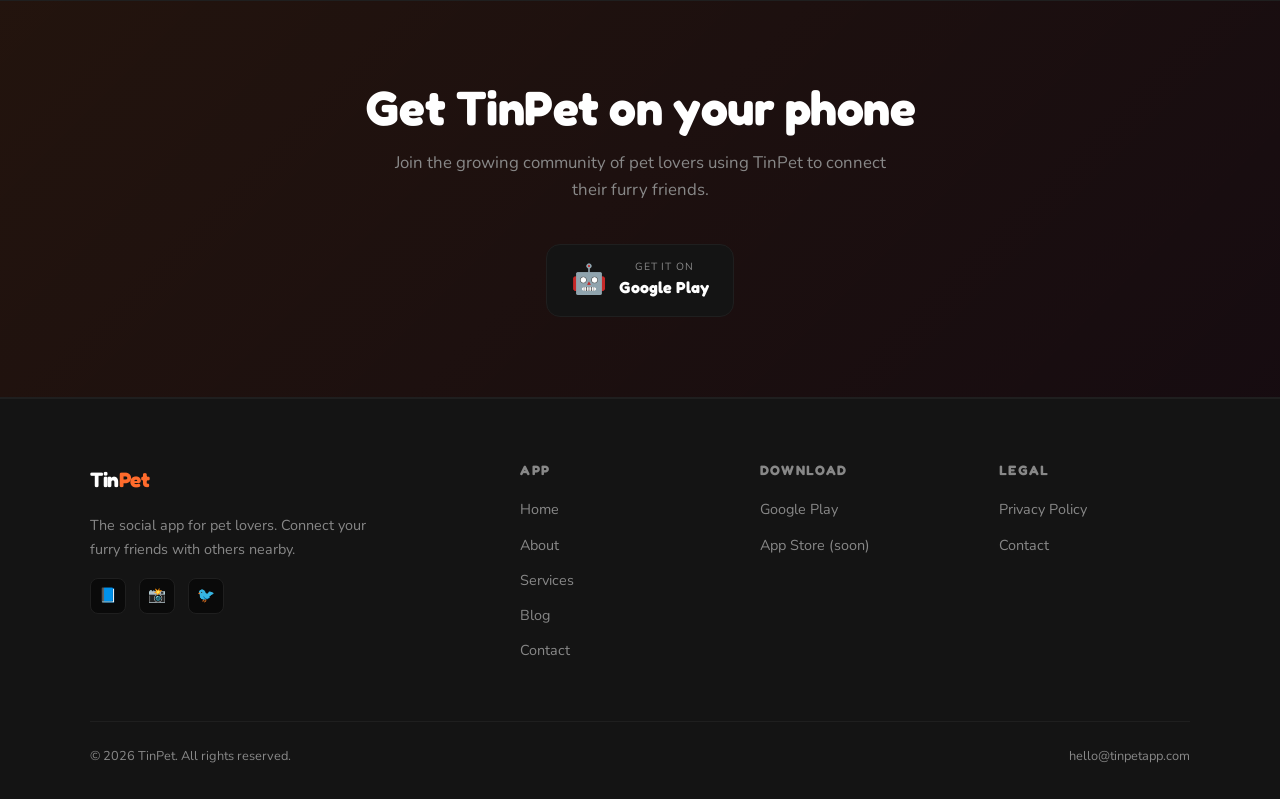
==== commit ef2a5199: "Blog: Dog-Friendly Parks and Activities: Making the Most of an Active Summer" ====
--- a/blog.html
+++ b/blog.html
@@ -64,6 +64,15 @@
       <div class="section-label reveal">All articles</div>
     </div>
     <div class="blog-grid" style="margin-top:1.5rem;">
+      <a href="posts/post-20260622.html" class="blog-card reveal" data-delay="1">
+        <div class="blog-card-img" style="padding:0;"><img src="https://images.unsplash.com/photo-1601979031925-424e53b6caaa?w=400&q=80&fit=crop" style="width:100%;height:100%;object-fit:cover;" alt="Dog running freely at an off-leash park"></div>
+        <div class="blog-card-body">
+          <span class="blog-tag">Activities</span>
+          <h3>Dog-Friendly Parks and Activities: Making the Most of an Active Summer</h3>
+          <p>A tired dog is a happy dog, but variety matters more than mileage. Here's how to find the right parks and trails, and the activities worth trying beyond the dog park.</p>
+          <div class="blog-meta"><span>June 2026</span><span>6 min read</span></div>
+        </div>
+      </a>
       <a href="posts/post-20260619.html" class="blog-card reveal" data-delay="1">
         <div class="blog-card-img" style="padding:0;"><img src="https://images.unsplash.com/photo-1574158622682-e40e69881006?w=400&q=80&fit=crop" style="width:100%;height:100%;object-fit:cover;" alt="Cat showing relaxed body language while resting indoors"></div>
         <div class="blog-card-body">
